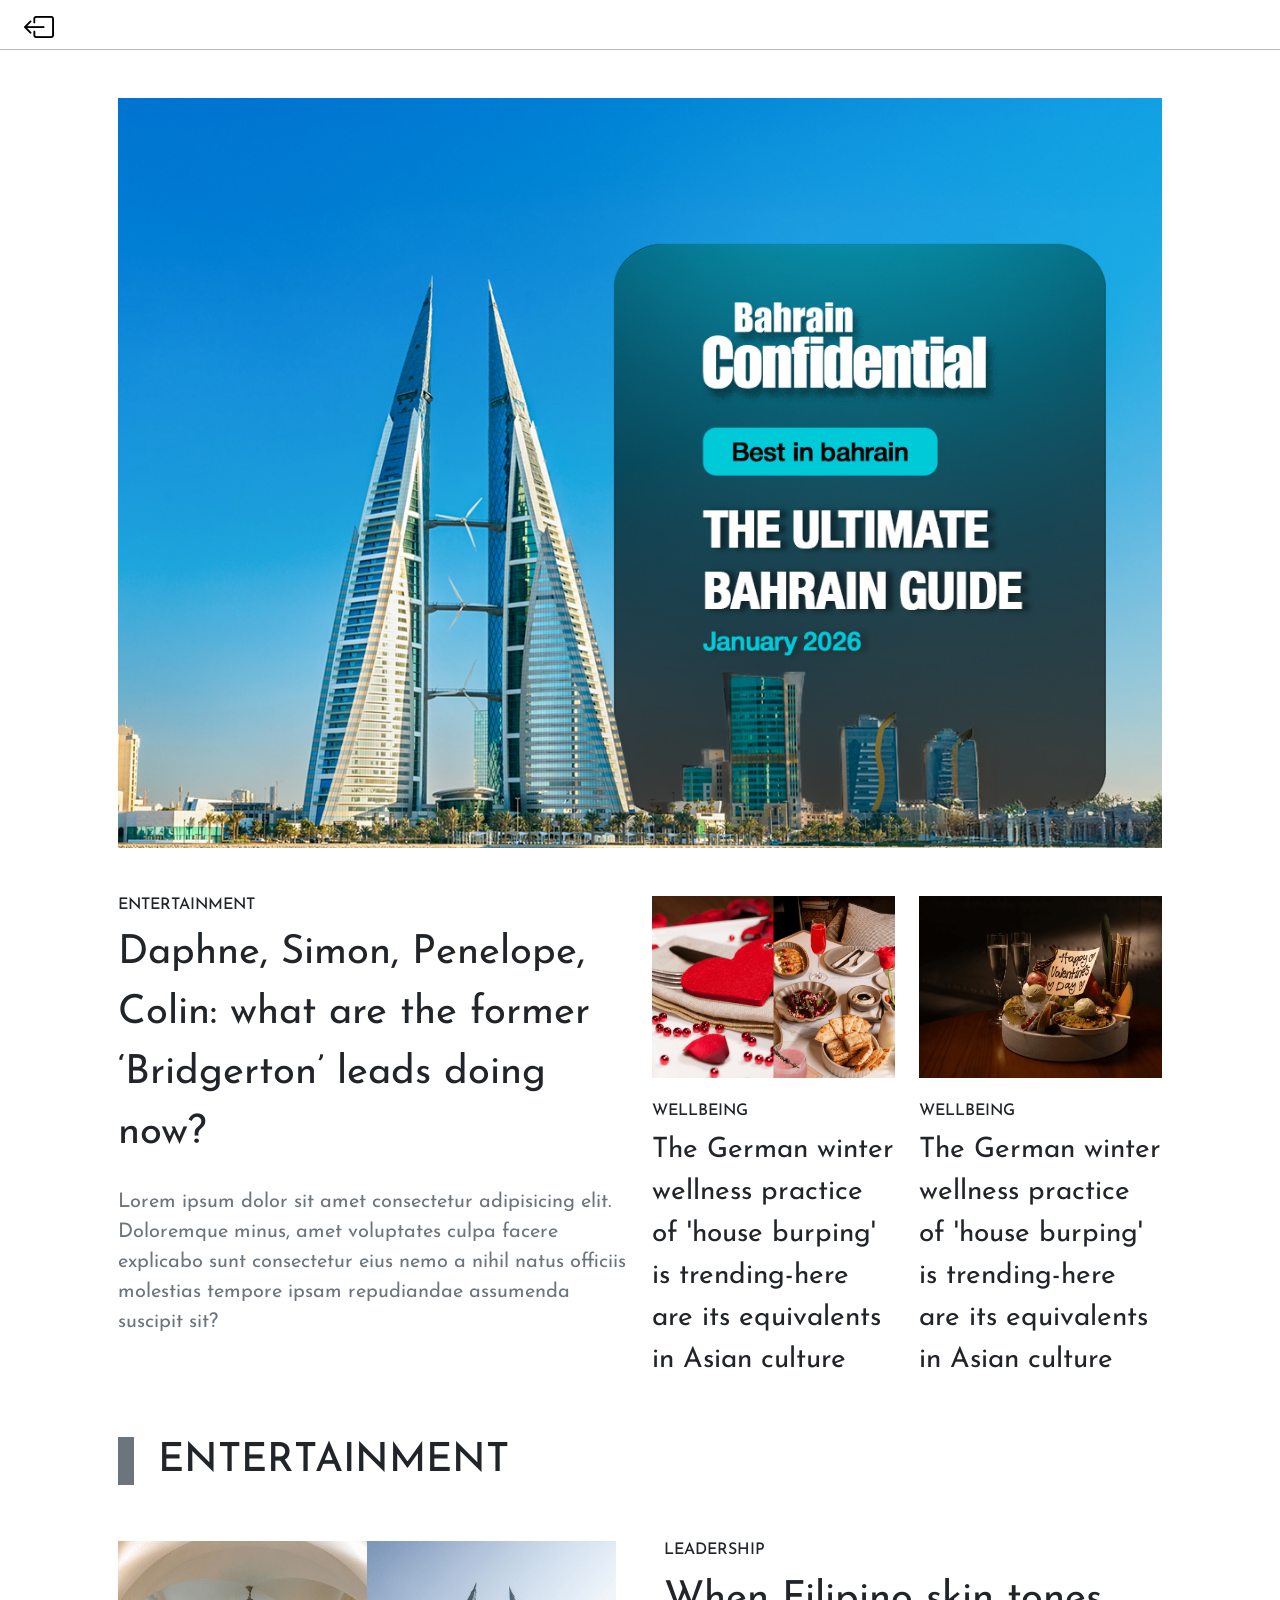
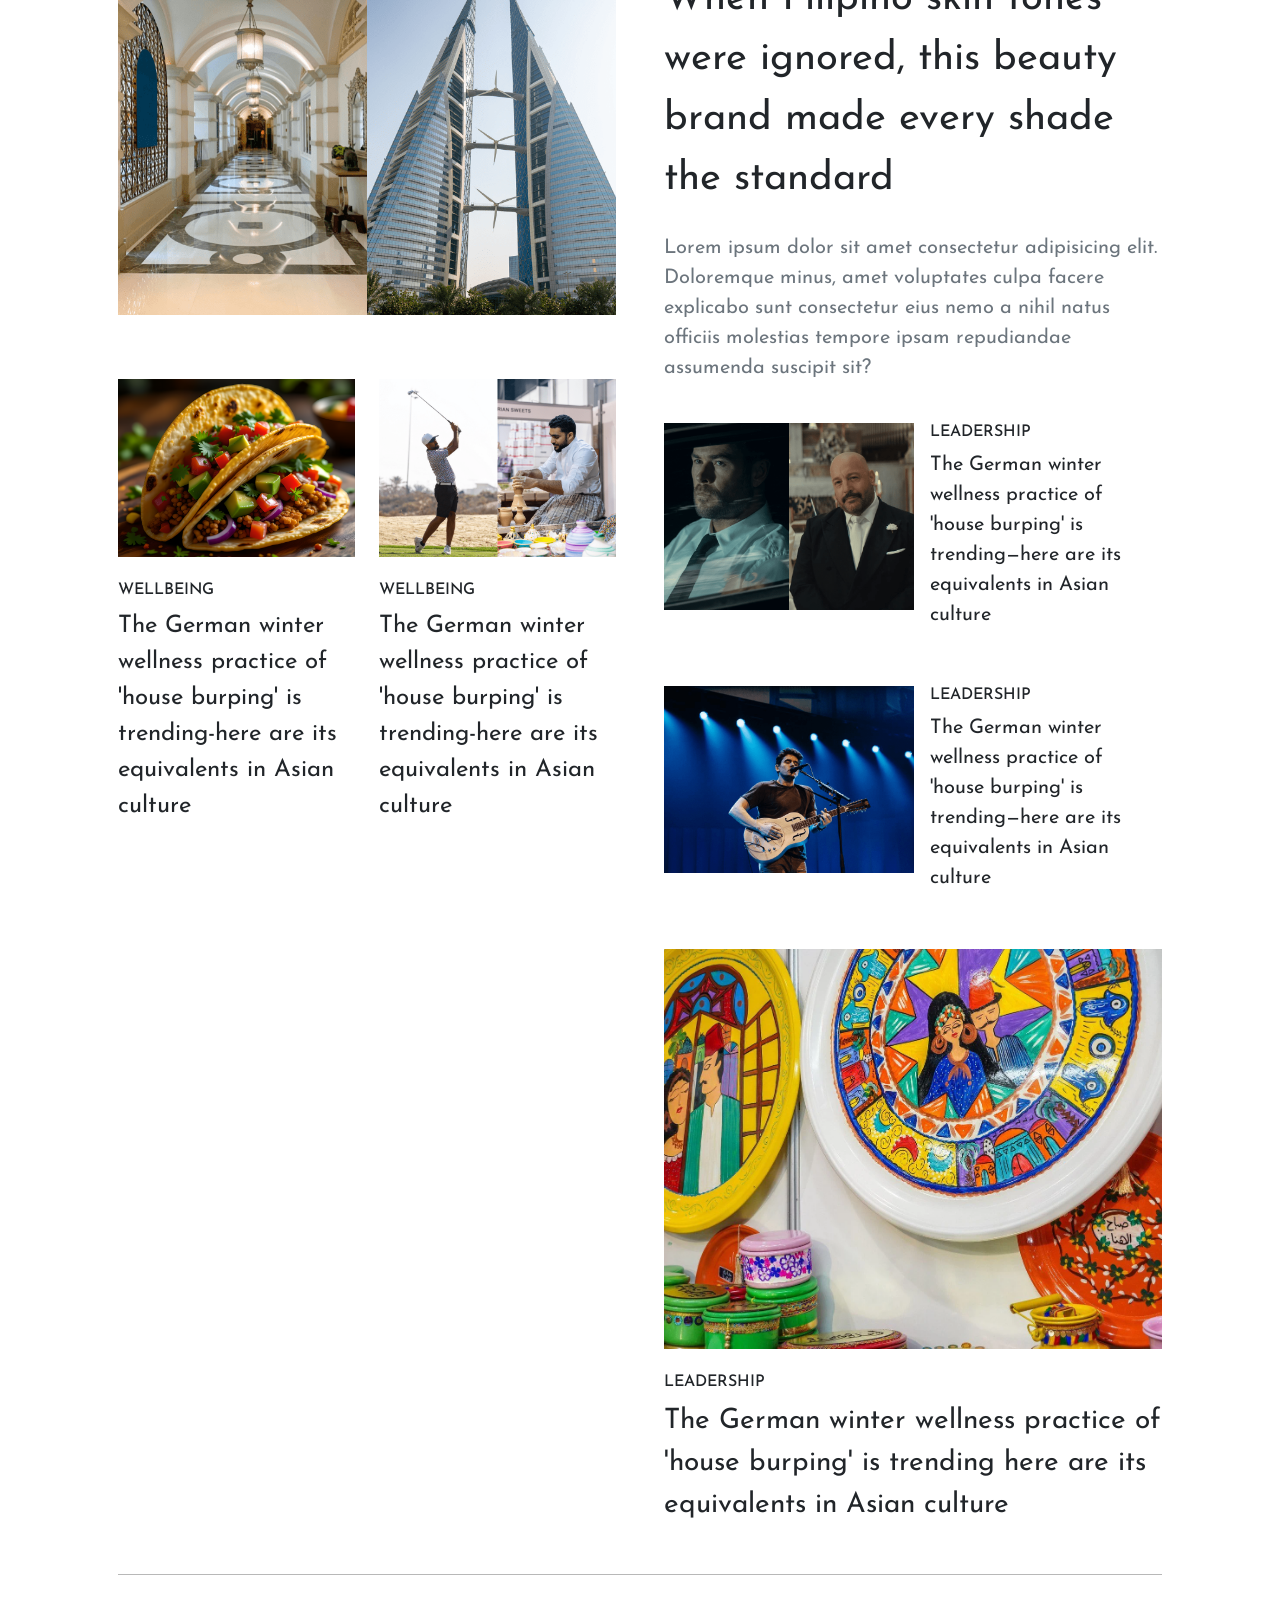
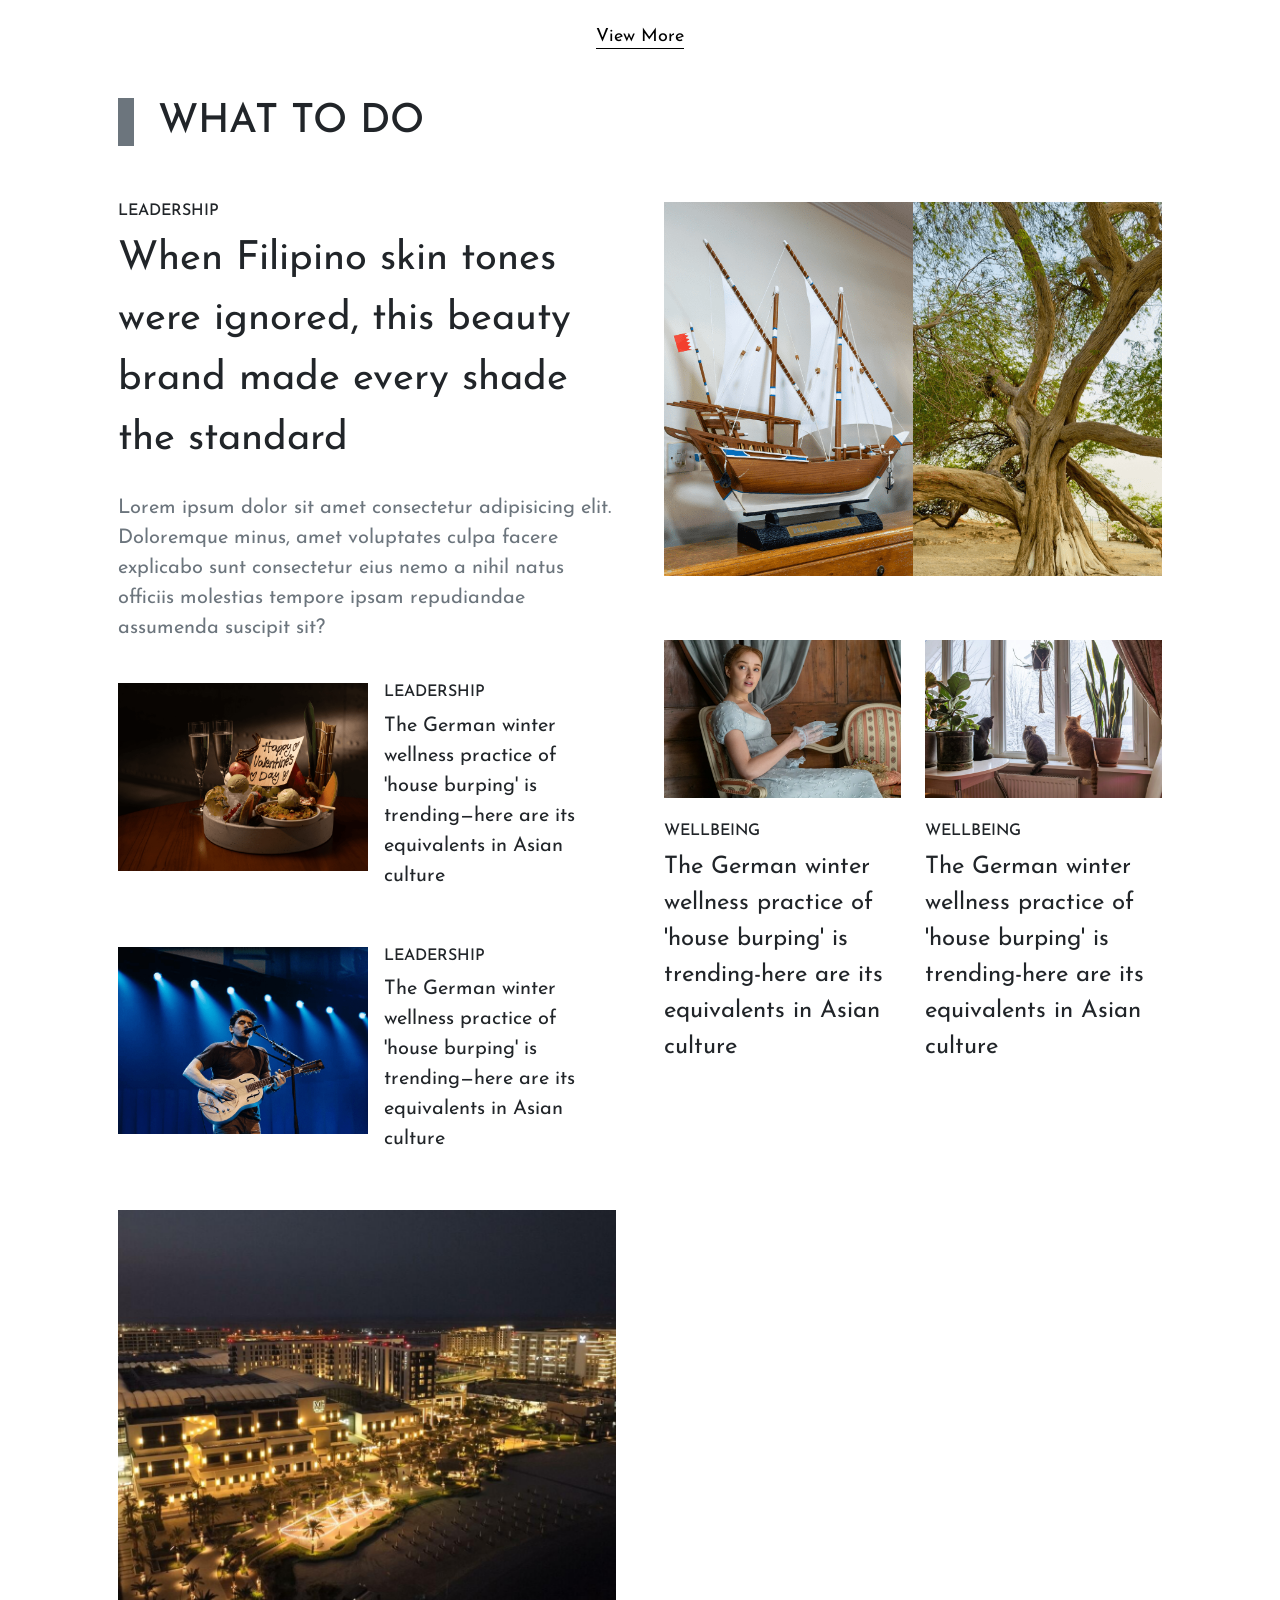
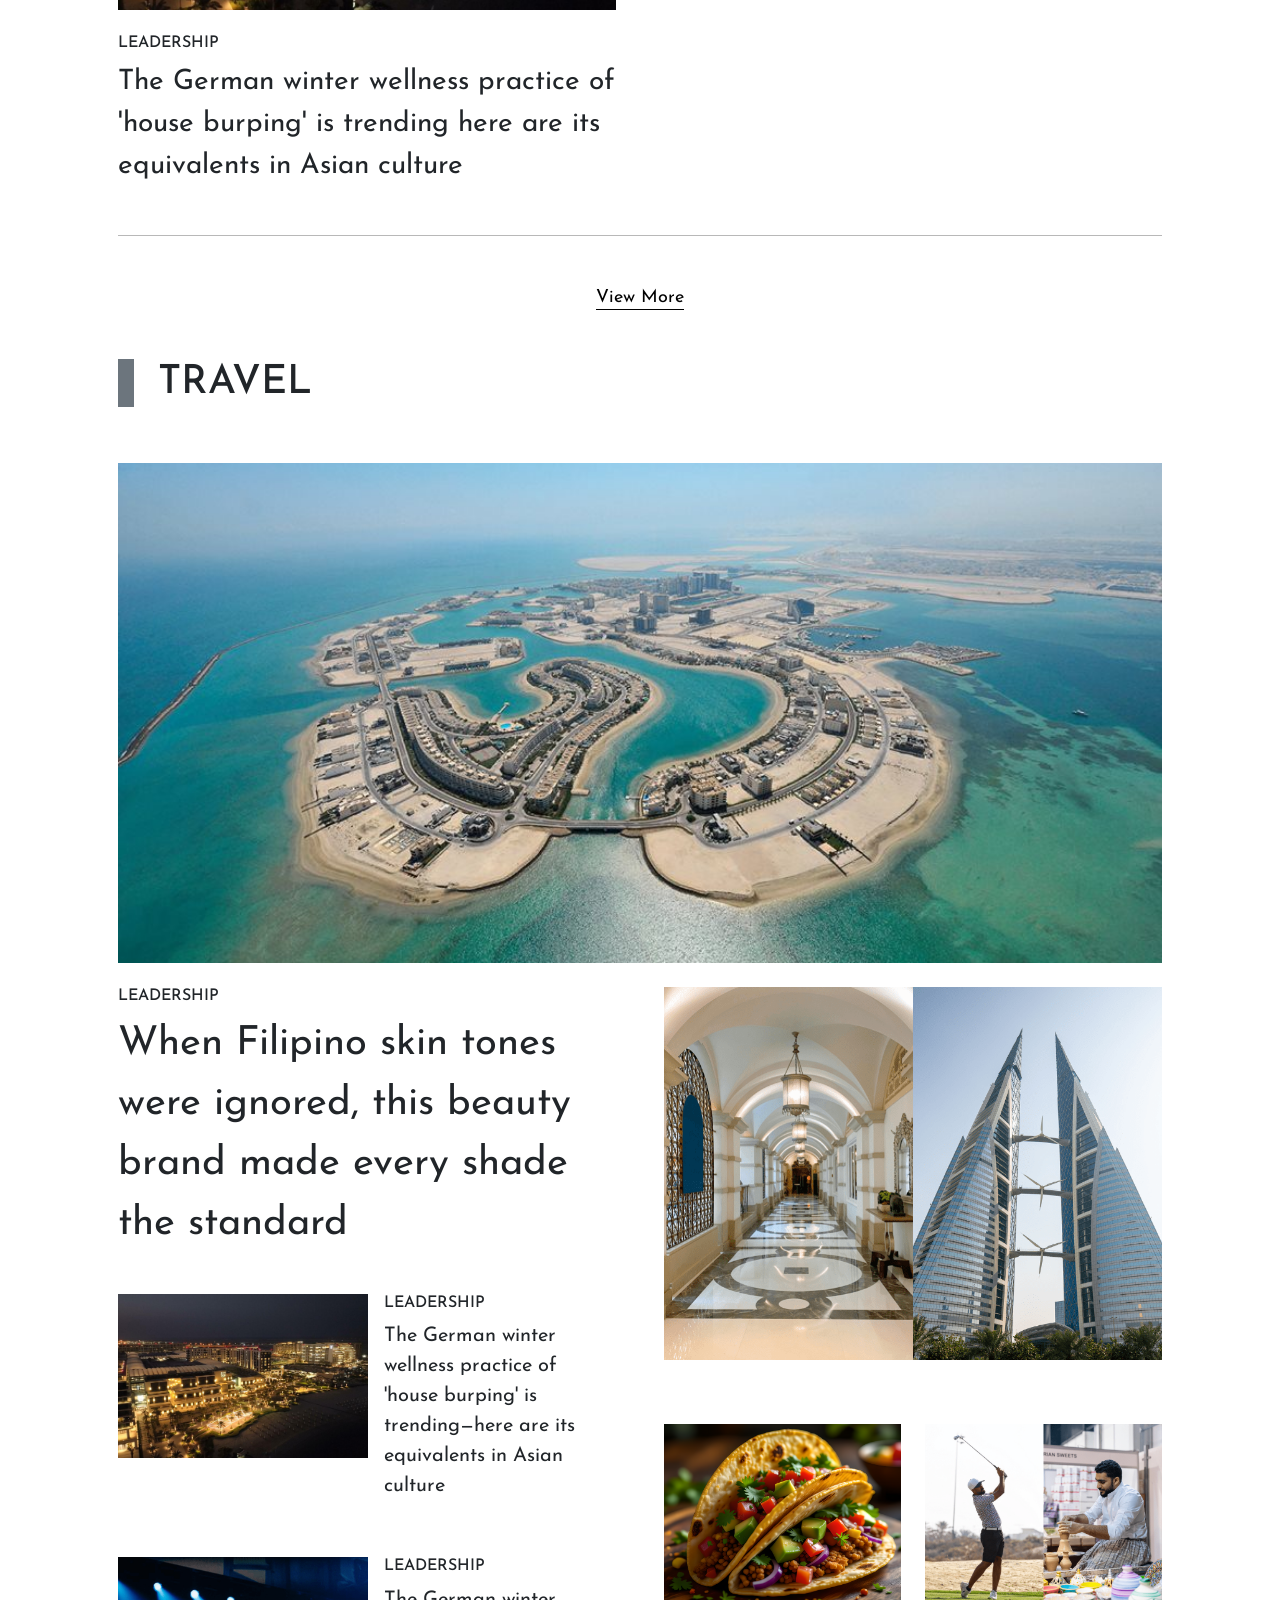
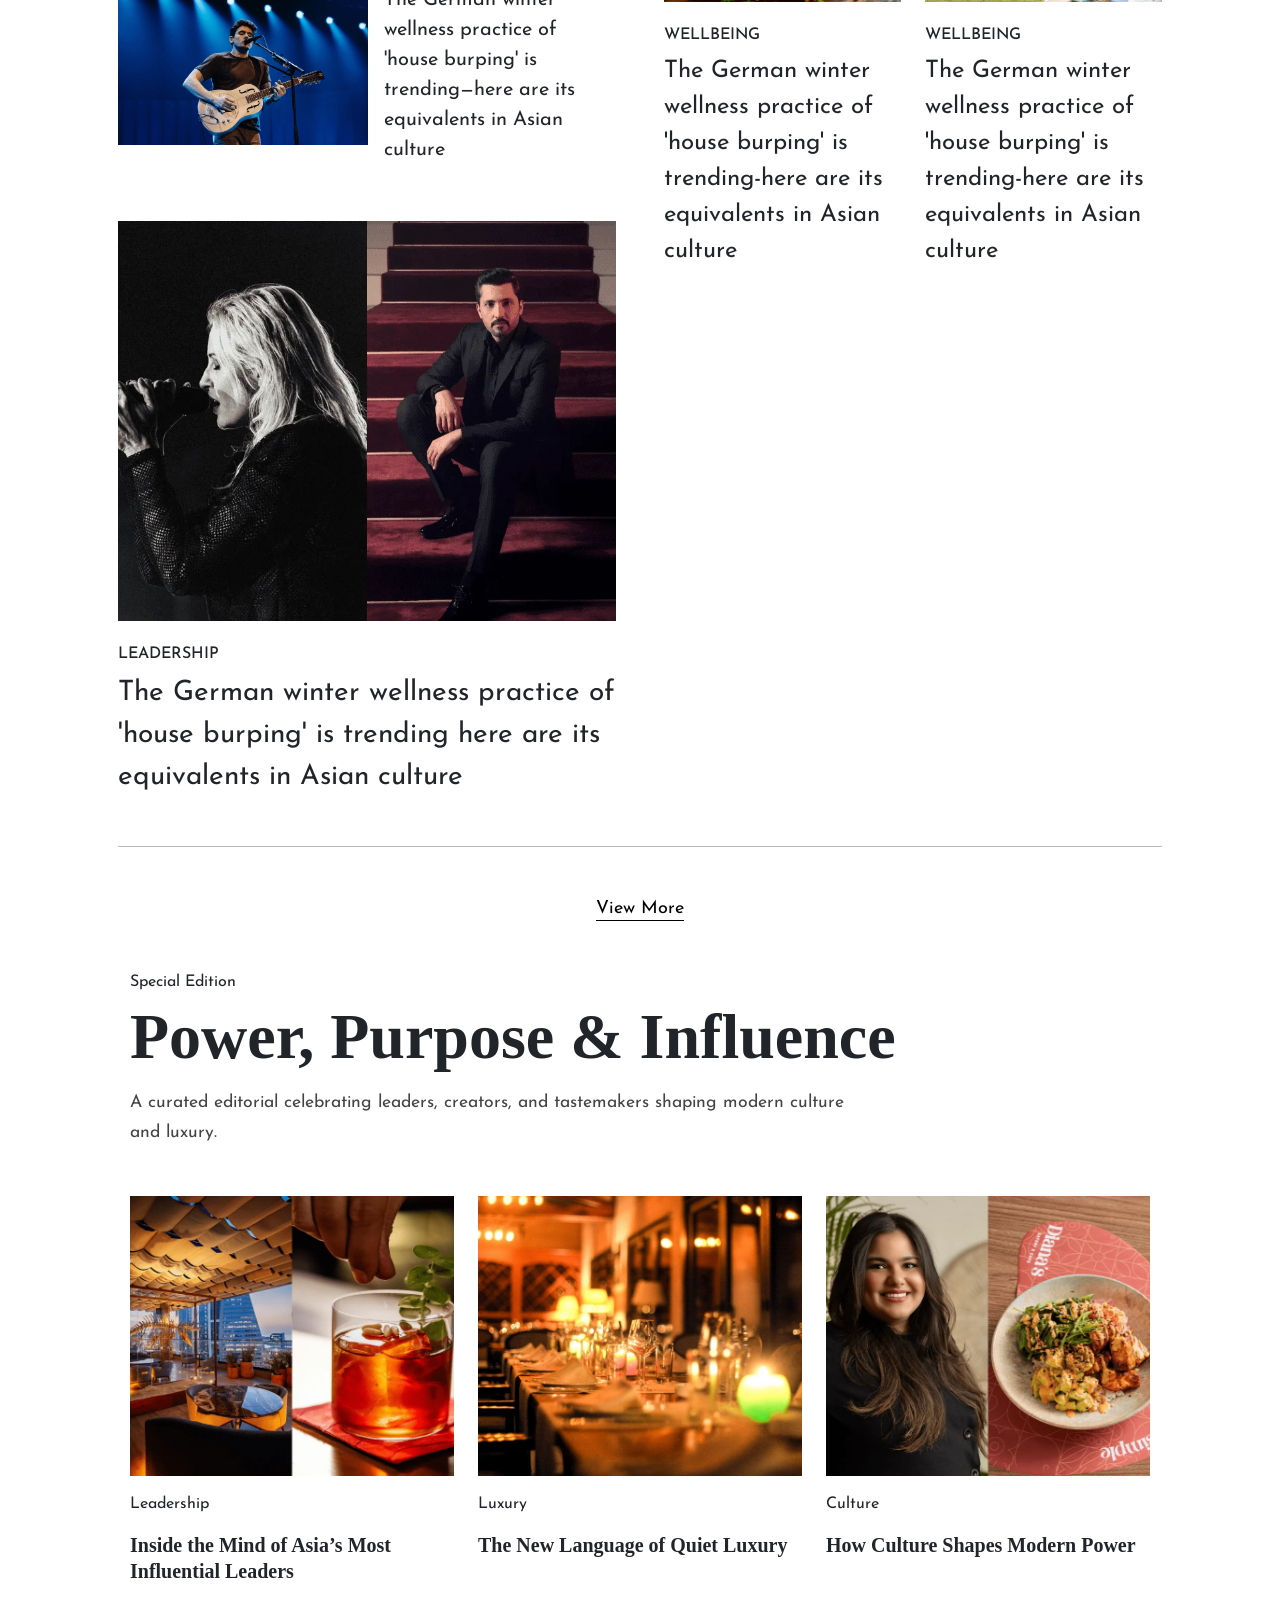
==== index.html @ 27bf5652 "first commit" ====
<!DOCTYPE html>
<html lang="en">

<head>
    <meta charset="UTF-8">
    <meta name="viewport" content="width=device-width, initial-scale=1.0">
    <title>BC-SE</title>
    <!-- bootstrap -->
    <link href="https://cdn.jsdelivr.net/npm/bootstrap@5.3.8/dist/css/bootstrap.min.css" rel="stylesheet"
        integrity="sha384-sRIl4kxILFvY47J16cr9ZwB07vP4J8+LH7qKQnuqkuIAvNWLzeN8tE5YBujZqJLB" crossorigin="anonymous">
    <!-- boostrap icons -->
    <link href="https://cdn.jsdelivr.net/npm/bootstrap-icons/font/bootstrap-icons.css" rel="stylesheet">
    <!-- css -->
    <link rel="stylesheet" href="./style.css">
    <!-- google fonts -->
    <link rel="preconnect" href="https://fonts.googleapis.com">
    <link rel="preconnect" href="https://fonts.gstatic.com" crossorigin>
    <link href="https://fonts.googleapis.com/css2?family=Josefin+Sans:ital,wght@0,100..700;1,100..700&display=swap"
        rel="stylesheet">
</head>

<body>
    <!-- HEADER -->
    <header class="site-header flex-column">
        <div class="home-button-container px-4 py-2">
            <a href="#" class="home-btn">
                <i class="bi bi-box-arrow-left"></i>
            </a>
        </div>
        <!-- <h1 class="mb-3" style="font-family: serif;">Bahrain<br>Confidential</h1>
        <nav>
            <a href="#">WHERE TO EAT?</a>
            <a href="#">WHAT TO DO?</a>
            <a href="#">WELLNESS</a>
            <a href="#">BEST RESTAURANTS</a>
            <a href="#">EVENTS</a>
            <a href="#">CULTURE</a>
            <a href="#">SPECIAL EDITION</a>
            <a href="#">& OTHER STUFF</a>
        </nav> -->
    </header>

    <section class="container my-5 px-lg-5 px-3">
        <div class="hero ratio ratio-16x9">
            <img class="img-fluid object-fit-cover fade-in" src="./src/banner cover 3.jpeg" alt="Hero image">
        </div>

        <!-- section 1 -->
        <div class="my-5">
            <div class="row g-4 align-items-start fade-in">

                <div class="col-lg-6 col-md-12">
                    <h6>ENTERTAINMENT</h6>

                    <h1 class="fw-normal lh-base fs-lg-1">Daphne, Simon, Penelope, Colin: what are the former
                        ‘Bridgerton’ leads doing now?</h1>

                    <p class="mt-4 text-secondary fs-5 fs-lg-5">
                        Lorem ipsum dolor sit amet consectetur adipisicing elit. Doloremque minus, amet voluptates culpa
                        facere explicabo sunt consectetur eius nemo a nihil natus officiis molestias tempore ipsam
                        repudiandae assumenda suscipit sit?
                    </p>
                </div>

                <div class="col-lg-3 col-md-6 col-12">
                    <img class="img-fluid mb-4" src="./src/1.png" alt="Hero image 2">
                    <h6>WELLBEING</h6>
                    <h3 class="fw-normal lh-base">The German winter wellness practice of 'house burping' is
                        trending-here are its equivalents in Asian culture</h3>
                </div>

                <div class="col-lg-3 col-md-6 col-12">
                    <img class="img-fluid mb-4" src="./src/2.png" alt="Hero image 2">
                    <h6>WELLBEING</h6>
                    <h3 class="fw-normal lh-base">The German winter wellness practice of 'house burping' is
                        trending-here are its equivalents in Asian culture</h3>
                </div>
            </div>
        </div>

        <!-- section 2 -->
        <div class="sec-2 my-5 fade-in">
            <div class="d-flex mb-5">
                <div class="p-2 me-4 mb-2 bg-secondary"></div>
                <h1 class="fs-1">ENTERTAINMENT</h1>
            </div>

            <div class="row g-5 align-items-start">

                <div class="col-lg-6 col-md-6 col-12 position-sticky top-0">
                    <img class="img-fluid mb-4" src="./src/3.png" alt="Hero image 2">

                    <div class="row mt-3 g-4 align-items-start">

                        <div class="col-lg-6 col-md-6 col-12">
                            <img class="img-fluid mb-4" src="./src/4.png" alt="Hero image 2">
                            <h6>WELLBEING</h6>
                            <h4 class="fw-normal lh-base">The German winter wellness practice of 'house burping' is
                                trending-here are its equivalents in Asian culture</h4>
                        </div>
                        <div class="col-lg-6 col-md-6 col-12">
                            <img class="img-fluid mb-4" src="./src/5.png" alt="Hero image 2">
                            <h6>WELLBEING</h6>
                            <h4 class="fw-normal lh-base">The German winter wellness practice of 'house burping' is
                                trending-here are its equivalents in Asian culture</h4>
                        </div>

                    </div>
                </div>

                <div class="col-lg-6 col-md-12">
                    <h6>LEADERSHIP</h6>

                    <h1 class="fw-normal lh-base fs-lg-1">When Filipino skin tones were ignored, this beauty brand made
                        every shade the standard</h1>

                    <p class="mt-4 text-secondary fs-5 fs-lg-5">
                        Lorem ipsum dolor sit amet consectetur adipisicing elit. Doloremque minus, amet voluptates culpa
                        facere explicabo sunt consectetur eius nemo a nihil natus officiis molestias tempore ipsam
                        repudiandae assumenda suscipit sit?
                    </p>

                    <div class="row g-4 mt-3">

                        <div class="col-12 d-flex align-items-start mb-4">
                            <img class="img-fluid me-3" src="./src/6.png" alt="Hero image 2" style="max-width: 250px;">
                            <div>
                                <h6>LEADERSHIP</h6>
                                <h5 class="fw-normal lh-base">The German winter wellness practice of 'house burping' is
                                    trending—here are its equivalents in Asian culture</h5>
                            </div>
                        </div>

                        <div class="col-12 d-flex align-items-start">
                            <img class="img-fluid me-3" src="./src/7.png" alt="Hero image 2" style="max-width: 250px;">
                            <div>
                                <h6>LEADERSHIP</h6>
                                <h5 class="fw-normal lh-base">The German winter wellness practice of 'house burping' is
                                    trending—here are its equivalents in Asian culture</h5>
                            </div>
                        </div>

                    </div>

                    <div class="mt-5 mb-5">
                        <img class="img-fluid mb-4" src="./src/8.webp" alt="Hero image 2"
                            style="height: 400px; width: 100%; object-fit: cover;">
                        <h6>LEADERSHIP</h6>
                        <h3 class="fw-normal lh-base">The German winter wellness practice of 'house burping' is trending
                            here are its equivalents in Asian culture</h3>
                    </div>

                </div>

            </div>
        </div>
        <div class="text-center mb-5">
            <a href="" class="view-more">View More</a>
        </div>

        <!-- section 3 -->
        <div class="sec-2 my-5 fade-in">
            <div class="d-flex mb-5">
                <div class="p-2 me-4 mb-2 bg-secondary"></div>
                <h1 class="fs-1">WHAT TO DO</h1>
            </div>
            <div class="row g-5 align-items-start">

                <div class="col-lg-6 col-md-12">
                    <h6>LEADERSHIP</h6>

                    <h1 class="fw-normal lh-base fs-lg-1">When Filipino skin tones were ignored, this beauty brand made
                        every shade the standard</h1>

                    <p class="mt-4 text-secondary fs-5 fs-lg-5">
                        Lorem ipsum dolor sit amet consectetur adipisicing elit. Doloremque minus, amet voluptates culpa
                        facere explicabo sunt consectetur eius nemo a nihil natus officiis molestias tempore ipsam
                        repudiandae assumenda suscipit sit?
                    </p>

                    <div class="row g-4 mt-3">

                        <div class="col-12 d-flex align-items-start mb-4">
                            <img class="img-fluid me-3" src="./src/2.png" alt="Hero image 2" style="max-width: 250px;">
                            <div>
                                <h6>LEADERSHIP</h6>
                                <h5 class="fw-normal lh-base">The German winter wellness practice of 'house burping' is
                                    trending—here are its equivalents in Asian culture</h5>
                            </div>
                        </div>

                        <div class="col-12 d-flex align-items-start">
                            <img class="img-fluid me-3" src="./src/7.png" alt="Hero image 2" style="max-width: 250px;">
                            <div>
                                <h6>LEADERSHIP</h6>
                                <h5 class="fw-normal lh-base">The German winter wellness practice of 'house burping' is
                                    trending—here are its equivalents in Asian culture</h5>
                            </div>
                        </div>

                    </div>

                    <div class="mt-5 mb-5">
                        <img class="img-fluid mb-4" src="./src/Marassi-Galleria-Night-Shot.jpg" alt="Hero image 2"
                            style="height: 400px; width: 100%; object-fit: cover;">
                        <h6>LEADERSHIP</h6>
                        <h3 class="fw-normal lh-base">The German winter wellness practice of 'house burping' is trending
                            here are its equivalents in Asian culture</h3>
                    </div>

                </div>

                <div class="col-lg-6 col-md-6 col-12 position-sticky top-0">
                    <img class="img-fluid mb-4" src="./src/Featured-2-2.png" alt="Hero image 2">

                    <div class="row mt-3 g-4 align-items-start">

                        <div class="col-lg-6 col-md-6 col-12">
                            <img class="img-fluid mb-4" src="./src/hero.webp" alt="Hero image 2">
                            <h6>WELLBEING</h6>
                            <h4 class="fw-normal lh-base">The German winter wellness practice of 'house burping' is
                                trending-here are its equivalents in Asian culture</h4>
                        </div>
                        <div class="col-lg-6 col-md-6 col-12">
                            <img class="img-fluid mb-4" src="./src/h1.webp" alt="Hero image 2">
                            <h6>WELLBEING</h6>
                            <h4 class="fw-normal lh-base">The German winter wellness practice of 'house burping' is
                                trending-here are its equivalents in Asian culture</h4>
                        </div>

                    </div>
                </div>

            </div>
        </div>
        <div class="text-center mb-5">
            <a href="" class="view-more">View More</a>
        </div>

        <!-- section 4 -->
        <div class="sec-2 my-5 fade-in">
            <div class="d-flex mb-5">
                <div class="p-2 me-4 mb-2 bg-secondary"></div>
                <h1 class="fs-1">TRAVEL</h1>
            </div>

            <img class="img-fluid mb-4" src="./src/Amwaj-Marina.jpg" alt="Hero image 2"
                style="height: 500px; width: 100%; object-fit: cover;">

            <div class="row g-5 align-items-start">

                <div class="col-lg-6 col-md-12">
                    <h6>LEADERSHIP</h6>

                    <h1 class="fw-normal lh-base fs-lg-1">When Filipino skin tones were ignored, this beauty brand made
                        every shade the standard</h1>

                    <div class="row g-4 mt-3">

                        <div class="col-12 d-flex align-items-start mb-4">
                            <img class="img-fluid me-3" src="./src/Marassi-Galleria-Night-Shot.jpg" alt="Hero image 2" style="max-width: 250px;">
                            <div>
                                <h6>LEADERSHIP</h6>
                                <h5 class="fw-normal lh-base">The German winter wellness practice of 'house burping' is
                                    trending—here are its equivalents in Asian culture</h5>
                            </div>
                        </div>

                        <div class="col-12 d-flex align-items-start">
                            <img class="img-fluid me-3" src="./src/7.png" alt="Hero image 2" style="max-width: 250px;">
                            <div>
                                <h6>LEADERSHIP</h6>
                                <h5 class="fw-normal lh-base">The German winter wellness practice of 'house burping' is
                                    trending—here are its equivalents in Asian culture</h5>
                            </div>
                        </div>

                    </div>

                    <div class="mt-5 mb-5">
                        <img class="img-fluid mb-4" src="./src/Featured-12-1.png.bv.webp" alt="Hero image 2"
                            style="height: 400px; width: 100%; object-fit: cover;">
                        <h6>LEADERSHIP</h6>
                        <h3 class="fw-normal lh-base">The German winter wellness practice of 'house burping' is trending
                            here are its equivalents in Asian culture</h3>
                    </div>

                </div>

                <div class="col-lg-6 col-md-6 col-12">
                    <img class="img-fluid mb-4" src="./src/3.png" alt="Hero image 2">

                    <div class="row mt-3 g-4 align-items-start">

                        <div class="col-lg-6 col-md-6 col-12">
                            <img class="img-fluid mb-4" src="./src/4.png" alt="Hero image 2">
                            <h6>WELLBEING</h6>
                            <h4 class="fw-normal lh-base">The German winter wellness practice of 'house burping' is
                                trending-here are its equivalents in Asian culture</h4>
                        </div>
                        <div class="col-lg-6 col-md-6 col-12">
                            <img class="img-fluid mb-4" src="./src/5.png" alt="Hero image 2">
                            <h6>WELLBEING</h6>
                            <h4 class="fw-normal lh-base">The German winter wellness practice of 'house burping' is
                                trending-here are its equivalents in Asian culture</h4>
                        </div>

                    </div>
                </div>

            </div>
        </div>
        <div class="text-center mb-5">
            <a href="" class="view-more">View More</a>
        </div>

        <!-- section 5 -->
        <section class="container my-5 fade-in">
            <div class="fade-in">
                <p class="category mb-2">Special Edition</p>

                <h1 class="headline mb-3">
                    Power, Purpose & Influence
                </h1>

                <p class="subhead">
                    A curated editorial celebrating leaders, creators, and
                    tastemakers shaping modern culture and luxury.
                </p>
            </div>
        </section>

        <section class="container my-5">
            <div class="row g-4">

                <div class="col-md-4 fade-in">
                    <a href="article.html" class="text-decoration-none text-dark">
                        <div class="story-card">
                            <img src="./src/FEATURED-IMAGE-19.png.bv.webp" alt="">
                            <p class="category mt-3">Leadership</p>
                            <h3 class="story-title">
                                Inside the Mind of Asia’s Most Influential Leaders
                            </h3>
                        </div>
                    </a>
                </div>

                <div class="col-md-4 fade-in">
                    <div class="story-card">
                        <img src="./src/Featured-1.png.bv.webp" alt="">
                        <p class="category mt-3">Luxury</p>
                        <h3 class="story-title">
                            The New Language of Quiet Luxury
                        </h3>
                    </div>
                </div>

                <div class="col-md-4 fade-in">
                    <div class="story-card">
                        <img src="./src/FEATURED-IMAGE-23.png.bv.webp" alt="">
                        <p class="category mt-3">Culture</p>
                        <h3 class="story-title">
                            How Culture Shapes Modern Power
                        </h3>
                    </div>
                </div>

            </div>
        </section>

    </section>


    <!-- SCROLL ANIMATION -->
    <script>
        const observer = new IntersectionObserver(entries => {
            entries.forEach(entry => {
                if (entry.isIntersecting) {
                    entry.target.classList.add('show');
                }
            });
        }, { threshold: 0.15 });

        document.querySelectorAll('.fade-in').forEach(el => observer.observe(el));
    </script>

    <!-- bootstrap js -->
    <script src="https://cdn.jsdelivr.net/npm/bootstrap@5.3.8/dist/js/bootstrap.bundle.min.js"
        integrity="sha384-FKyoEForCGlyvwx9Hj09JcYn3nv7wiPVlz7YYwJrWVcXK/BmnVDxM+D2scQbITxI"
        crossorigin="anonymous"></script>
</body>


</html>
---- style.css ----
* {
    font-family: "Josefin Sans", sans-serif;
}

.site-header {
    height: 50px;
    border-bottom: 1px solid #b8b8b8;
    /* display: flex;
    align-items: center;
    justify-content: center; */
}

.home-btn i {
    font-size: 30px;
    color: #000;
}

/* .site-header nav a {
    margin: 0 12px;
    font-weight: 600;
    font-size: 15px;
    color: #000;
    text-decoration: none;
} */

.hero {
    height: calc(100vh - 150px);
}

.hero img {
    object-position: center;
}

.object-fit-cover {
    object-fit: cover;
}

.sec-2 {
    border-bottom: 1px solid #b8b8b8;
}

.view-more {
    font-size: 18px;
    color: #000;
    text-decoration: none;
    border-bottom: 1px solid #000;
    padding-bottom: 2px;
}

.headline {
    font-family: 'Playfair Display', serif;
    font-size: clamp(2.6rem, 5vw, 4rem);
    font-weight: 700;
    line-height: 1.1;
}

.subhead {
    font-size: 1.1rem;
    line-height: 1.7;
    color: #444;
    max-width: 720px;
}

/* STORY CARD */
.story-card img {
    width: 100%;
    height: 280px;
    object-fit: cover;
}

.story-title {
    font-family: 'Playfair Display', serif;
    font-size: 1.25rem;
    font-weight: 600;
    line-height: 1.3;
}

/* FADE-IN */
.fade-in {
    opacity: 0;
    transform: translateY(40px);
    transition: opacity 0.8s ease, transform 0.8s ease;
}

.fade-in.show {
    opacity: 1;
    transform: translateY(0);
}

@media (max-width: 768px) {
    .hero {
        height: 60vh;
    }

    .story-card img {
        height: 220px;
    }
}

/* responsive */
@media (max-width: 768px) {
    .hero {
        height: 60vh;
    }
}

/* Disable sticky positioning on screens smaller than 992px */
@media (max-width: 991.98px) {
    .position-sticky {
        position: static !important;
    }
}
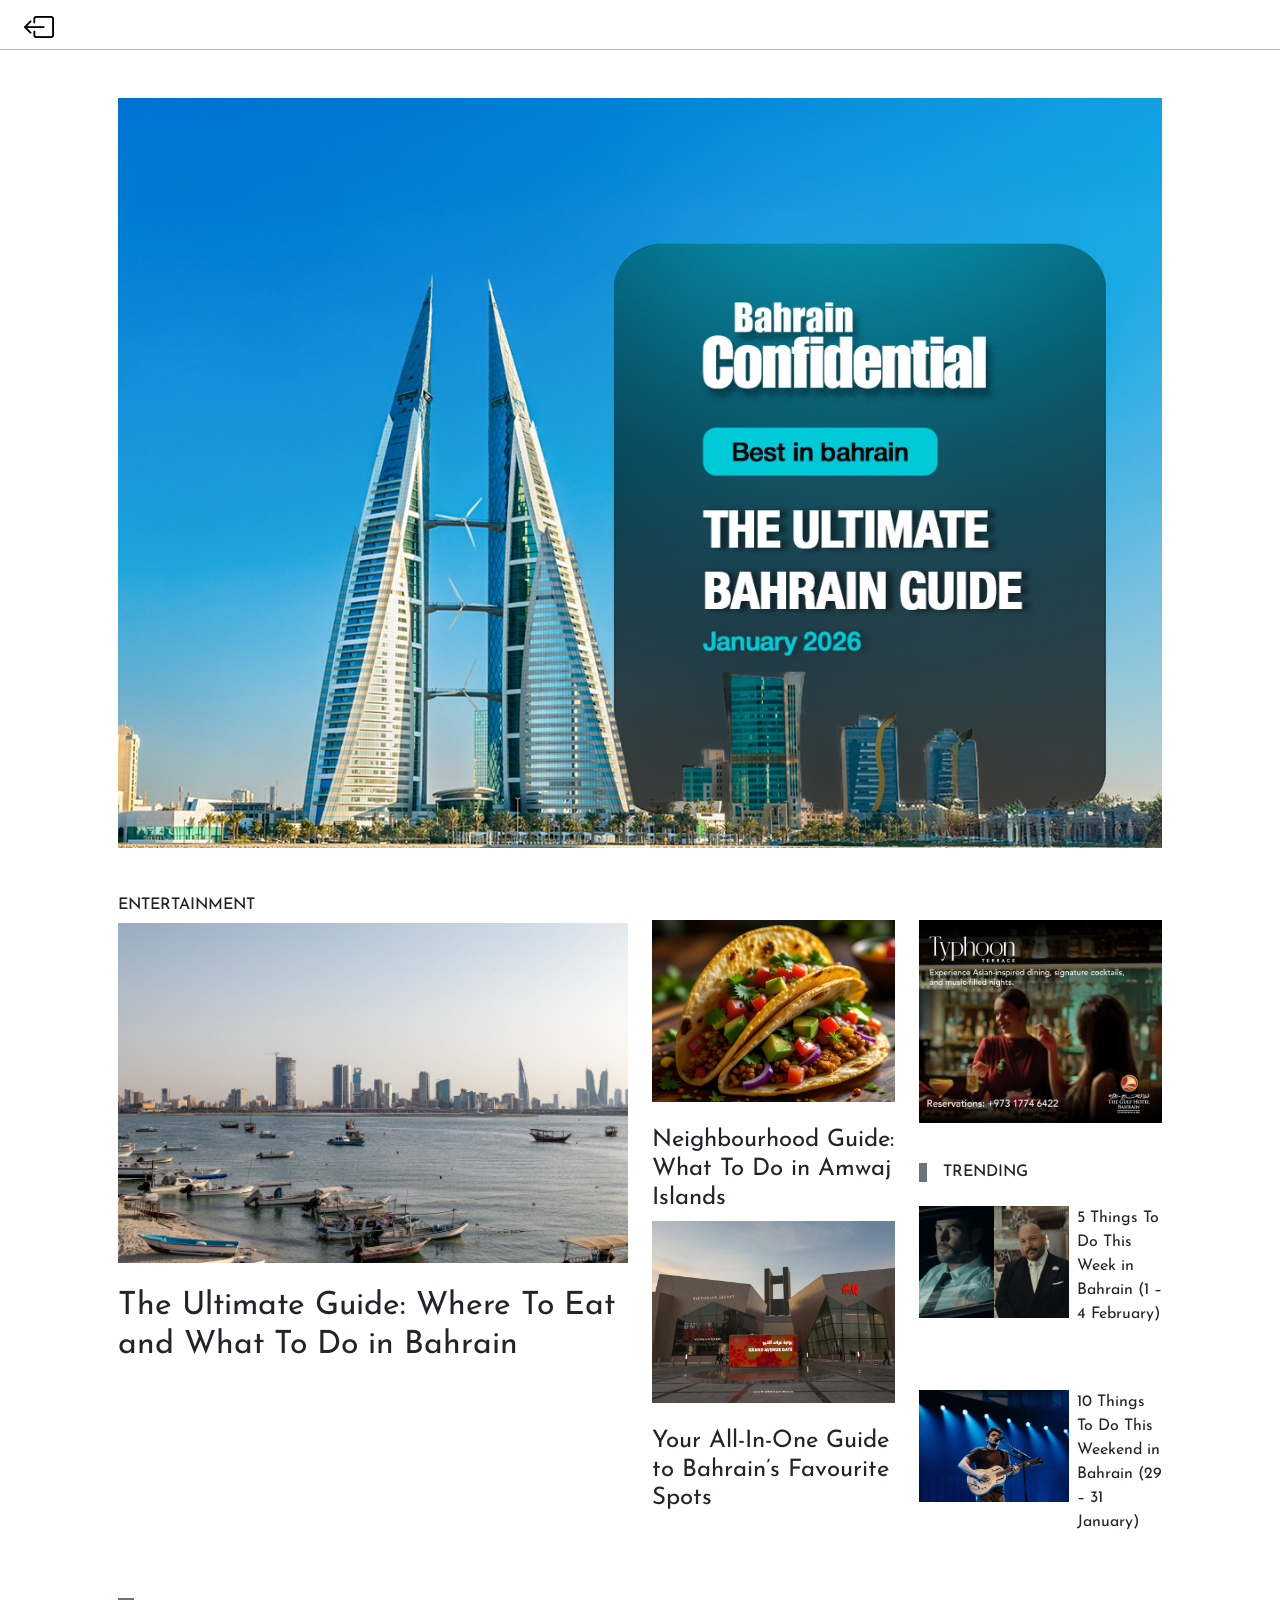
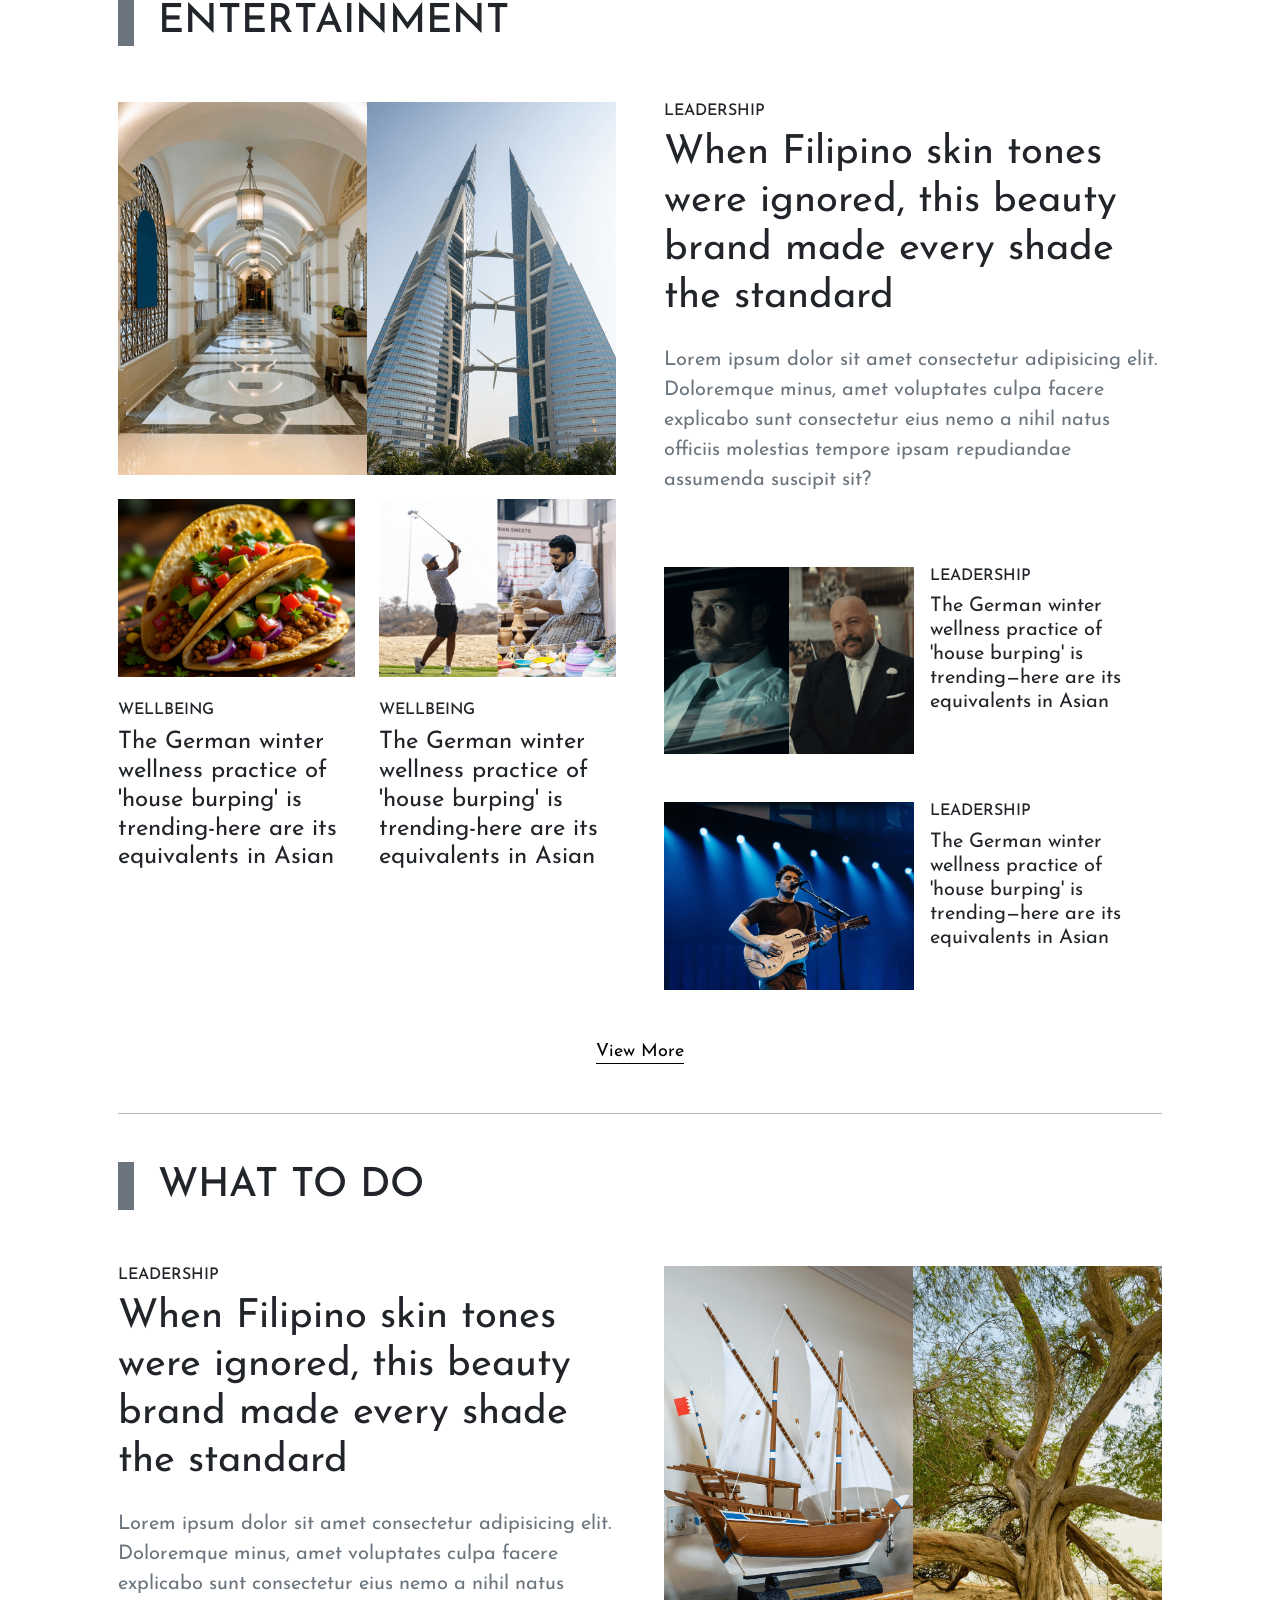
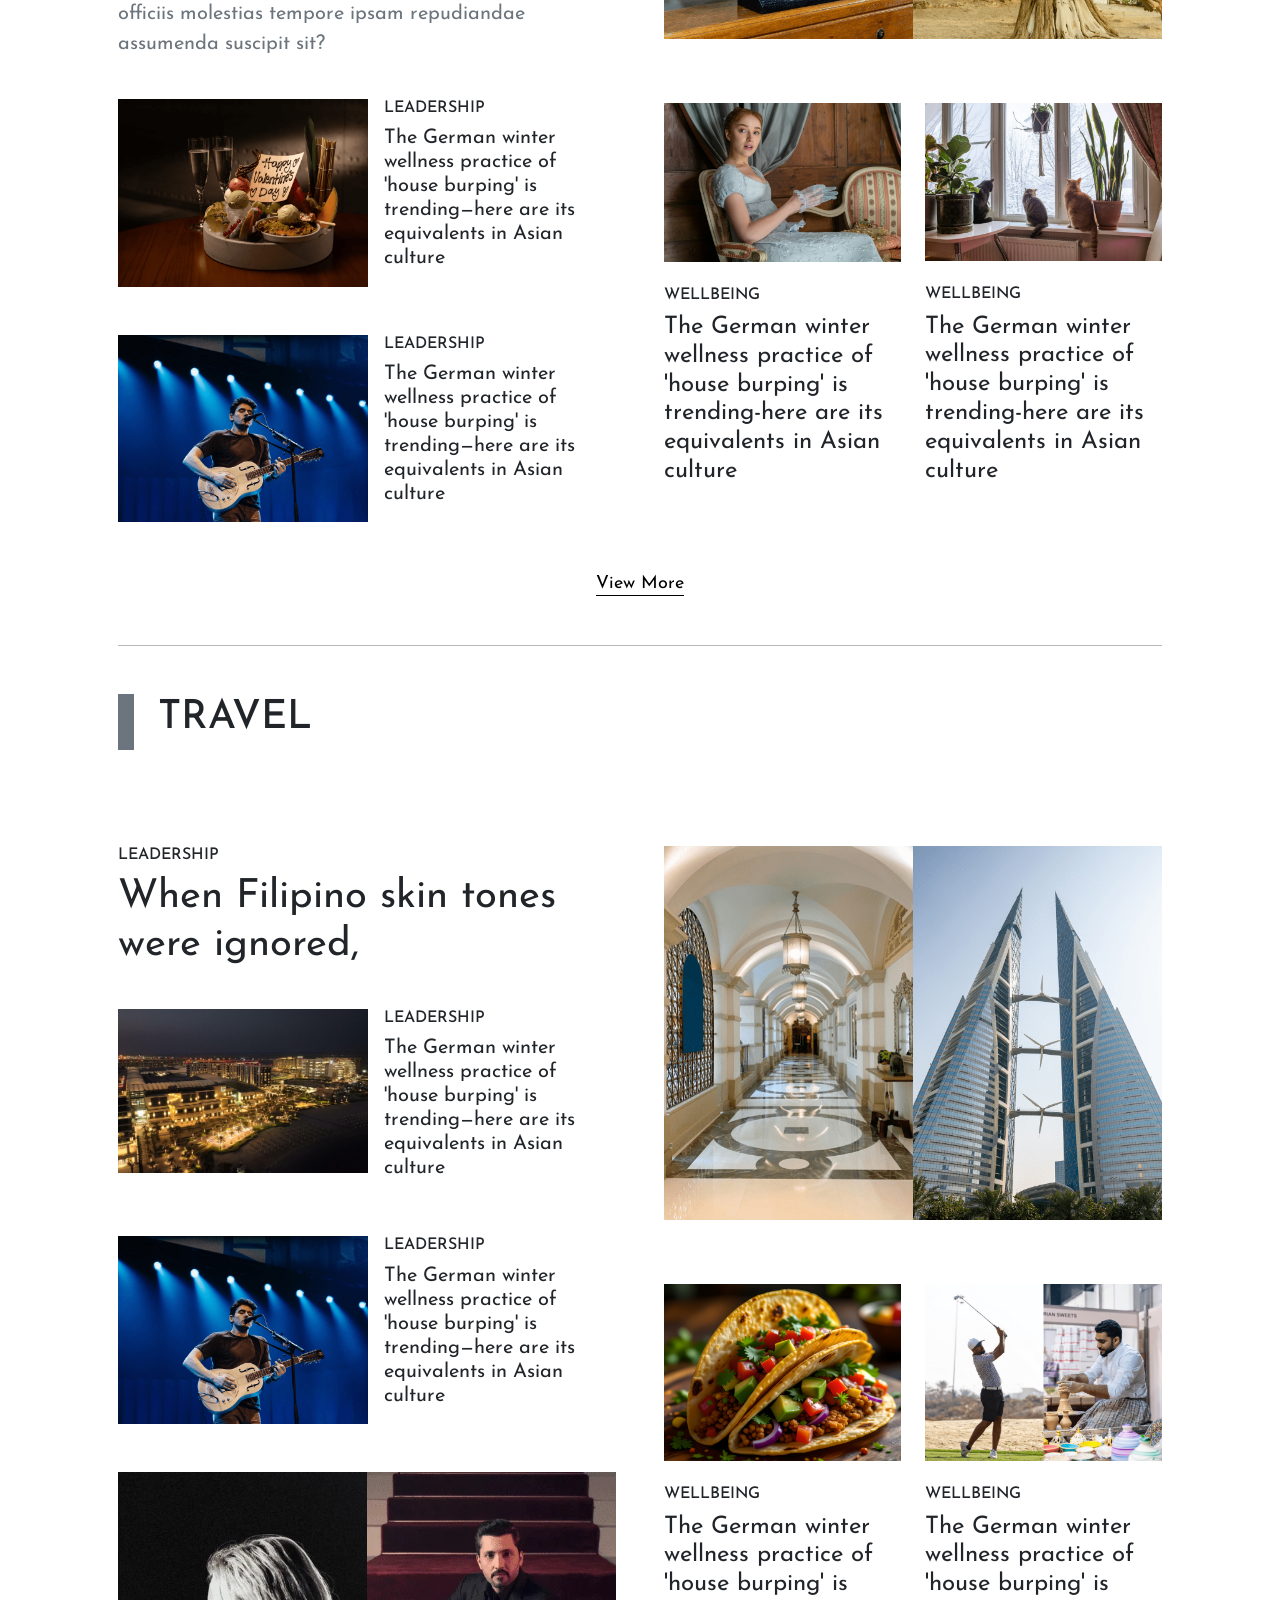
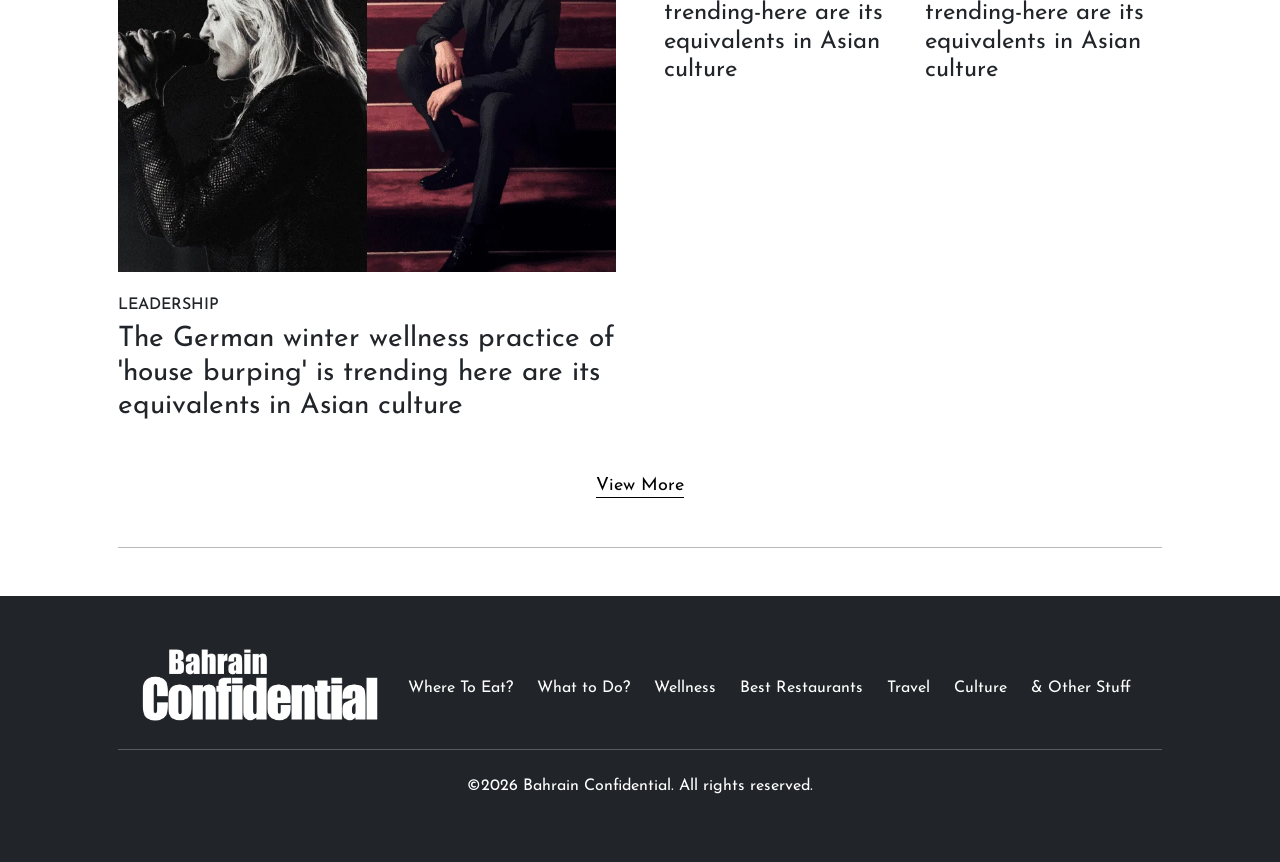
==== commit ca41ffc1: "v2" ====
--- a/index.html
+++ b/index.html
@@ -27,17 +27,6 @@
                 <i class="bi bi-box-arrow-left"></i>
             </a>
         </div>
-        <!-- <h1 class="mb-3" style="font-family: serif;">Bahrain<br>Confidential</h1>
-        <nav>
-            <a href="#">WHERE TO EAT?</a>
-            <a href="#">WHAT TO DO?</a>
-            <a href="#">WELLNESS</a>
-            <a href="#">BEST RESTAURANTS</a>
-            <a href="#">EVENTS</a>
-            <a href="#">CULTURE</a>
-            <a href="#">SPECIAL EDITION</a>
-            <a href="#">& OTHER STUFF</a>
-        </nav> -->
     </header>
 
     <section class="container my-5 px-lg-5 px-3">
@@ -51,67 +40,157 @@
 
                 <div class="col-lg-6 col-md-12">
                     <h6>ENTERTAINMENT</h6>
-
-                    <h1 class="fw-normal lh-base fs-lg-1">Daphne, Simon, Penelope, Colin: what are the former
-                        ‘Bridgerton’ leads doing now?</h1>
+                    <img class="img-fluid mb-4" src="./src/IMG_9747-Enhanced-NR.jpg" alt="Hero image 2">
+
+                    <h2 class="fw-normal fs-md-1">The Ultimate Guide: Where To Eat and What To Do in Bahrain</h2>
+
+                </div>
+
+                <div class="col-lg-3 col-md-6 col-12 mt-5">
+                    <div class="scroll-container">
+                        <div class="scroll-item">
+                            <img class="img-fluid mb-4" src="./src/4.png" alt="Hero image 2">
+                            <h4 class="fw-normal
+                            ">Neighbourhood Guide: What To Do in Amwaj Islands</h4>
+                        </div>
+
+                        <div class="scroll-item">
+                            <img class="img-fluid mb-4" src="./src/BC-Featured-Images-Leera-Ramesh-50.png"
+                                alt="Hero image 2">
+                            <h4 class="fw-normal">Your All-In-One Guide to Bahrain’s Favourite Spots</h4>
+                        </div>
+
+                        <div class="scroll-item">
+                            <img class="img-fluid mb-4" src="./src/1.png" alt="Hero image 2">
+                            <h4 class="fw-normal">Into The Future: 7 Tech & Gadget Trends Defining The Hype In 2026</h4>
+                        </div>
+                    </div>
+                </div>
+
+
+                <div class="col-lg-3 col-md-6 col-12 mt-5">
+                    <div>
+                        <img class="img-fluid mb-4" src="./src/ad.jpg" alt="Hero image 2">
+                    </div>
+                    <div class="d-flex mb-3 mt-3">
+                        <div class="p-1 me-3 mb-2 bg-secondary"></div>
+                        <h6 class="">TRENDING</h6>
+                    </div>
+                    <div class="row g-4">
+                        <div class="col-12 d-flex align-items-start mb-4">
+                            <img class="img-fluid me-2" src="./src/6.png" alt="Hero image 2" style="max-width: 150px;">
+                            <div>
+                                <p class="">5 Things To Do This Week in Bahrain (1 – 4 February)</p>
+                            </div>
+                        </div>
+
+                        <div class="col-12 d-flex align-items-start">
+                            <img class="img-fluid me-2" src="./src/7.png" alt="Hero image 2" style="max-width: 150px;">
+                            <div>
+                                <p class="">10 Things To Do This Weekend in Bahrain (29 – 31 January)</p>
+                            </div>
+                        </div>
+
+                    </div>
+
+                </div>
+
+            </div>
+        </div>
+
+        <!-- section 2 -->
+        <div class="sec-2 my-5 fade-in">
+            <div class="d-flex mb-5">
+                <div class="p-2 me-4 mb-2 bg-secondary"></div>
+                <h1 class="fs-1">ENTERTAINMENT</h1>
+            </div>
+
+            <div class="row g-5 align-items-start mb-5">
+
+                <div class="col-lg-6 col-md-6 col-12">
+                    <img class="img-fluid mb-4" src="./src/3.png" alt="Hero image 2">
+
+                    <div class="row g-4 align-items-start">
+
+                        <div class="col-lg-6 col-md-6 col-12">
+                            <img class="img-fluid mb-4" src="./src/4.png" alt="Hero image 2">
+                            <h6>WELLBEING</h6>
+                            <h4 class="fw-normal">The German winter wellness practice of 'house burping' is
+                                trending-here are its equivalents in Asian</h4>
+                        </div>
+                        <div class="col-lg-6 col-md-6 col-12">
+                            <img class="img-fluid mb-4" src="./src/5.png" alt="Hero image 2">
+                            <h6>WELLBEING</h6>
+                            <h4 class="fw-normal">The German winter wellness practice of 'house burping' is
+                                trending-here are its equivalents in Asian</h4>
+                        </div>
+
+                    </div>
+                </div>
+
+                <div class="col-lg-6 col-md-12">
+                    <h6>LEADERSHIP</h6>
+
+                    <h1 class="fw-normal fs-lg-1">When Filipino skin tones were ignored, this beauty brand made
+                        every shade the standard</h1>
 
                     <p class="mt-4 text-secondary fs-5 fs-lg-5">
                         Lorem ipsum dolor sit amet consectetur adipisicing elit. Doloremque minus, amet voluptates culpa
                         facere explicabo sunt consectetur eius nemo a nihil natus officiis molestias tempore ipsam
                         repudiandae assumenda suscipit sit?
                     </p>
-                </div>
-
-                <div class="col-lg-3 col-md-6 col-12">
-                    <img class="img-fluid mb-4" src="./src/1.png" alt="Hero image 2">
-                    <h6>WELLBEING</h6>
-                    <h3 class="fw-normal lh-base">The German winter wellness practice of 'house burping' is
-                        trending-here are its equivalents in Asian culture</h3>
-                </div>
-
-                <div class="col-lg-3 col-md-6 col-12">
-                    <img class="img-fluid mb-4" src="./src/2.png" alt="Hero image 2">
-                    <h6>WELLBEING</h6>
-                    <h3 class="fw-normal lh-base">The German winter wellness practice of 'house burping' is
-                        trending-here are its equivalents in Asian culture</h3>
-                </div>
-            </div>
-        </div>
-
-        <!-- section 2 -->
+
+                    <div class="row g-4 mt-5">
+
+                        <div class="col-12 d-flex align-items-start mb-4">
+                            <img class="img-fluid me-3" src="./src/6.png" alt="Hero image 2" style="max-width: 250px;">
+                            <div>
+                                <h6>LEADERSHIP</h6>
+                                <h5 class="fw-normal">The German winter wellness practice of 'house burping' is
+                                    trending—here are its equivalents in Asian</h5>
+                            </div>
+                        </div>
+
+                        <div class="col-12 d-flex align-items-start">
+                            <img class="img-fluid me-3" src="./src/7.png" alt="Hero image 2" style="max-width: 250px;">
+                            <div>
+                                <h6>LEADERSHIP</h6>
+                                <h5 class="fw-normal">The German winter wellness practice of 'house burping' is
+                                    trending—here are its equivalents in Asian</h5>
+                            </div>
+                        </div>
+
+                    </div>
+
+                    <!-- <div class="mt-5 mb-5">
+                        <img class="img-fluid mb-4" src="./src/8.webp" alt="Hero image 2"
+                            style="height: 400px; width: 100%; object-fit: cover;">
+                        <h6>LEADERSHIP</h6>
+                        <h3 class="fw-normal">The German winter wellness practice of 'house burping' is trending
+                            here are its equivalents in Asian culture</h3>
+                    </div> -->
+
+                </div>
+
+            </div>
+            <div class="text-center mb-5">
+            <a href="" class="view-more">View More</a>
+        </div>
+        </div>
+    
+
+        <!-- section 3 -->
         <div class="sec-2 my-5 fade-in">
             <div class="d-flex mb-5">
                 <div class="p-2 me-4 mb-2 bg-secondary"></div>
-                <h1 class="fs-1">ENTERTAINMENT</h1>
-            </div>
-
-            <div class="row g-5 align-items-start">
-
-                <div class="col-lg-6 col-md-6 col-12 position-sticky top-0">
-                    <img class="img-fluid mb-4" src="./src/3.png" alt="Hero image 2">
-
-                    <div class="row mt-3 g-4 align-items-start">
-
-                        <div class="col-lg-6 col-md-6 col-12">
-                            <img class="img-fluid mb-4" src="./src/4.png" alt="Hero image 2">
-                            <h6>WELLBEING</h6>
-                            <h4 class="fw-normal lh-base">The German winter wellness practice of 'house burping' is
-                                trending-here are its equivalents in Asian culture</h4>
-                        </div>
-                        <div class="col-lg-6 col-md-6 col-12">
-                            <img class="img-fluid mb-4" src="./src/5.png" alt="Hero image 2">
-                            <h6>WELLBEING</h6>
-                            <h4 class="fw-normal lh-base">The German winter wellness practice of 'house burping' is
-                                trending-here are its equivalents in Asian culture</h4>
-                        </div>
-
-                    </div>
-                </div>
+                <h1 class="fs-1">WHAT TO DO</h1>
+            </div>
+            <div class="row g-5 align-items-start mb-5">
 
                 <div class="col-lg-6 col-md-12">
                     <h6>LEADERSHIP</h6>
 
-                    <h1 class="fw-normal lh-base fs-lg-1">When Filipino skin tones were ignored, this beauty brand made
+                    <h1 class="fw-normal fs-lg-1">When Filipino skin tones were ignored, this beauty brand made
                         every shade the standard</h1>
 
                     <p class="mt-4 text-secondary fs-5 fs-lg-5">
@@ -123,10 +202,10 @@
                     <div class="row g-4 mt-3">
 
                         <div class="col-12 d-flex align-items-start mb-4">
-                            <img class="img-fluid me-3" src="./src/6.png" alt="Hero image 2" style="max-width: 250px;">
-                            <div>
-                                <h6>LEADERSHIP</h6>
-                                <h5 class="fw-normal lh-base">The German winter wellness practice of 'house burping' is
+                            <img class="img-fluid me-3" src="./src/2.png" alt="Hero image 2" style="max-width: 250px;">
+                            <div>
+                                <h6>LEADERSHIP</h6>
+                                <h5 class="fw-normal">The German winter wellness practice of 'house burping' is
                                     trending—here are its equivalents in Asian culture</h5>
                             </div>
                         </div>
@@ -135,82 +214,24 @@
                             <img class="img-fluid me-3" src="./src/7.png" alt="Hero image 2" style="max-width: 250px;">
                             <div>
                                 <h6>LEADERSHIP</h6>
-                                <h5 class="fw-normal lh-base">The German winter wellness practice of 'house burping' is
+                                <h5 class="fw-normal">The German winter wellness practice of 'house burping' is
                                     trending—here are its equivalents in Asian culture</h5>
                             </div>
                         </div>
 
                     </div>
 
-                    <div class="mt-5 mb-5">
-                        <img class="img-fluid mb-4" src="./src/8.webp" alt="Hero image 2"
-                            style="height: 400px; width: 100%; object-fit: cover;">
-                        <h6>LEADERSHIP</h6>
-                        <h3 class="fw-normal lh-base">The German winter wellness practice of 'house burping' is trending
-                            here are its equivalents in Asian culture</h3>
-                    </div>
-
-                </div>
-
-            </div>
-        </div>
-        <div class="text-center mb-5">
-            <a href="" class="view-more">View More</a>
-        </div>
-
-        <!-- section 3 -->
-        <div class="sec-2 my-5 fade-in">
-            <div class="d-flex mb-5">
-                <div class="p-2 me-4 mb-2 bg-secondary"></div>
-                <h1 class="fs-1">WHAT TO DO</h1>
-            </div>
-            <div class="row g-5 align-items-start">
-
-                <div class="col-lg-6 col-md-12">
-                    <h6>LEADERSHIP</h6>
-
-                    <h1 class="fw-normal lh-base fs-lg-1">When Filipino skin tones were ignored, this beauty brand made
-                        every shade the standard</h1>
-
-                    <p class="mt-4 text-secondary fs-5 fs-lg-5">
-                        Lorem ipsum dolor sit amet consectetur adipisicing elit. Doloremque minus, amet voluptates culpa
-                        facere explicabo sunt consectetur eius nemo a nihil natus officiis molestias tempore ipsam
-                        repudiandae assumenda suscipit sit?
-                    </p>
-
-                    <div class="row g-4 mt-3">
-
-                        <div class="col-12 d-flex align-items-start mb-4">
-                            <img class="img-fluid me-3" src="./src/2.png" alt="Hero image 2" style="max-width: 250px;">
-                            <div>
-                                <h6>LEADERSHIP</h6>
-                                <h5 class="fw-normal lh-base">The German winter wellness practice of 'house burping' is
-                                    trending—here are its equivalents in Asian culture</h5>
-                            </div>
-                        </div>
-
-                        <div class="col-12 d-flex align-items-start">
-                            <img class="img-fluid me-3" src="./src/7.png" alt="Hero image 2" style="max-width: 250px;">
-                            <div>
-                                <h6>LEADERSHIP</h6>
-                                <h5 class="fw-normal lh-base">The German winter wellness practice of 'house burping' is
-                                    trending—here are its equivalents in Asian culture</h5>
-                            </div>
-                        </div>
-
-                    </div>
-
-                    <div class="mt-5 mb-5">
+                    <!-- <div class="mt-5 mb-5">
                         <img class="img-fluid mb-4" src="./src/Marassi-Galleria-Night-Shot.jpg" alt="Hero image 2"
                             style="height: 400px; width: 100%; object-fit: cover;">
                         <h6>LEADERSHIP</h6>
-                        <h3 class="fw-normal lh-base">The German winter wellness practice of 'house burping' is trending
+                        <h3 class="fw-normal">The German winter wellness practice of 'house burping' is trending
                             here are its equivalents in Asian culture</h3>
-                    </div>
-
-                </div>
-
-                <div class="col-lg-6 col-md-6 col-12 position-sticky top-0">
+                    </div> -->
+
+                </div>
+
+                <div class="col-lg-6 col-md-6 col-12">
                     <img class="img-fluid mb-4" src="./src/Featured-2-2.png" alt="Hero image 2">
 
                     <div class="row mt-3 g-4 align-items-start">
@@ -218,13 +239,13 @@
                         <div class="col-lg-6 col-md-6 col-12">
                             <img class="img-fluid mb-4" src="./src/hero.webp" alt="Hero image 2">
                             <h6>WELLBEING</h6>
-                            <h4 class="fw-normal lh-base">The German winter wellness practice of 'house burping' is
+                            <h4 class="fw-normal">The German winter wellness practice of 'house burping' is
                                 trending-here are its equivalents in Asian culture</h4>
                         </div>
                         <div class="col-lg-6 col-md-6 col-12">
                             <img class="img-fluid mb-4" src="./src/h1.webp" alt="Hero image 2">
                             <h6>WELLBEING</h6>
-                            <h4 class="fw-normal lh-base">The German winter wellness practice of 'house burping' is
+                            <h4 class="fw-normal">The German winter wellness practice of 'house burping' is
                                 trending-here are its equivalents in Asian culture</h4>
                         </div>
 
@@ -232,36 +253,33 @@
                 </div>
 
             </div>
-        </div>
-        <div class="text-center mb-5">
-            <a href="" class="view-more">View More</a>
+            <div class="text-center mb-5">
+                <a href="" class="view-more">View More</a>
+            </div>
         </div>
 
         <!-- section 4 -->
         <div class="sec-2 my-5 fade-in">
             <div class="d-flex mb-5">
-                <div class="p-2 me-4 mb-2 bg-secondary"></div>
+                <div class="p-2 me-4 bg-secondary"></div>
                 <h1 class="fs-1">TRAVEL</h1>
             </div>
 
-            <img class="img-fluid mb-4" src="./src/Amwaj-Marina.jpg" alt="Hero image 2"
-                style="height: 500px; width: 100%; object-fit: cover;">
-
-            <div class="row g-5 align-items-start">
+            <div class="row g-5 align-items-start mt-3">
 
                 <div class="col-lg-6 col-md-12">
                     <h6>LEADERSHIP</h6>
 
-                    <h1 class="fw-normal lh-base fs-lg-1">When Filipino skin tones were ignored, this beauty brand made
-                        every shade the standard</h1>
+                    <h1 class="fw-normal fs-lg-1">When Filipino skin tones were ignored,</h1>
 
                     <div class="row g-4 mt-3">
 
                         <div class="col-12 d-flex align-items-start mb-4">
-                            <img class="img-fluid me-3" src="./src/Marassi-Galleria-Night-Shot.jpg" alt="Hero image 2" style="max-width: 250px;">
-                            <div>
-                                <h6>LEADERSHIP</h6>
-                                <h5 class="fw-normal lh-base">The German winter wellness practice of 'house burping' is
+                            <img class="img-fluid me-3" src="./src/Marassi-Galleria-Night-Shot.jpg" alt="Hero image 2"
+                                style="max-width: 250px;">
+                            <div>
+                                <h6>LEADERSHIP</h6>
+                                <h5 class="fw-normal">The German winter wellness practice of 'house burping' is
                                     trending—here are its equivalents in Asian culture</h5>
                             </div>
                         </div>
@@ -270,7 +288,7 @@
                             <img class="img-fluid me-3" src="./src/7.png" alt="Hero image 2" style="max-width: 250px;">
                             <div>
                                 <h6>LEADERSHIP</h6>
-                                <h5 class="fw-normal lh-base">The German winter wellness practice of 'house burping' is
+                                <h5 class="fw-normal">The German winter wellness practice of 'house burping' is
                                     trending—here are its equivalents in Asian culture</h5>
                             </div>
                         </div>
@@ -281,7 +299,7 @@
                         <img class="img-fluid mb-4" src="./src/Featured-12-1.png.bv.webp" alt="Hero image 2"
                             style="height: 400px; width: 100%; object-fit: cover;">
                         <h6>LEADERSHIP</h6>
-                        <h3 class="fw-normal lh-base">The German winter wellness practice of 'house burping' is trending
+                        <h3 class="fw-normal">The German winter wellness practice of 'house burping' is trending
                             here are its equivalents in Asian culture</h3>
                     </div>
 
@@ -295,13 +313,13 @@
                         <div class="col-lg-6 col-md-6 col-12">
                             <img class="img-fluid mb-4" src="./src/4.png" alt="Hero image 2">
                             <h6>WELLBEING</h6>
-                            <h4 class="fw-normal lh-base">The German winter wellness practice of 'house burping' is
+                            <h4 class="fw-normal">The German winter wellness practice of 'house burping' is
                                 trending-here are its equivalents in Asian culture</h4>
                         </div>
                         <div class="col-lg-6 col-md-6 col-12">
                             <img class="img-fluid mb-4" src="./src/5.png" alt="Hero image 2">
                             <h6>WELLBEING</h6>
-                            <h4 class="fw-normal lh-base">The German winter wellness practice of 'house burping' is
+                            <h4 class="fw-normal">The German winter wellness practice of 'house burping' is
                                 trending-here are its equivalents in Asian culture</h4>
                         </div>
 
@@ -309,67 +327,40 @@
                 </div>
 
             </div>
-        </div>
-        <div class="text-center mb-5">
-            <a href="" class="view-more">View More</a>
-        </div>
-
-        <!-- section 5 -->
-        <section class="container my-5 fade-in">
-            <div class="fade-in">
-                <p class="category mb-2">Special Edition</p>
-
-                <h1 class="headline mb-3">
-                    Power, Purpose & Influence
-                </h1>
-
-                <p class="subhead">
-                    A curated editorial celebrating leaders, creators, and
-                    tastemakers shaping modern culture and luxury.
-                </p>
-            </div>
-        </section>
-
-        <section class="container my-5">
-            <div class="row g-4">
-
-                <div class="col-md-4 fade-in">
-                    <a href="article.html" class="text-decoration-none text-dark">
-                        <div class="story-card">
-                            <img src="./src/FEATURED-IMAGE-19.png.bv.webp" alt="">
-                            <p class="category mt-3">Leadership</p>
-                            <h3 class="story-title">
-                                Inside the Mind of Asia’s Most Influential Leaders
-                            </h3>
-                        </div>
-                    </a>
-                </div>
-
-                <div class="col-md-4 fade-in">
-                    <div class="story-card">
-                        <img src="./src/Featured-1.png.bv.webp" alt="">
-                        <p class="category mt-3">Luxury</p>
-                        <h3 class="story-title">
-                            The New Language of Quiet Luxury
-                        </h3>
-                    </div>
-                </div>
-
-                <div class="col-md-4 fade-in">
-                    <div class="story-card">
-                        <img src="./src/FEATURED-IMAGE-23.png.bv.webp" alt="">
-                        <p class="category mt-3">Culture</p>
-                        <h3 class="story-title">
-                            How Culture Shapes Modern Power
-                        </h3>
-                    </div>
-                </div>
-
-            </div>
-        </section>
+            <div class="text-center mb-5">
+                <a href="" class="view-more">View More</a>
+            </div>
+        </div>
+
 
     </section>
 
+    <!-- footer -->
+    <footer class="bg-dark text-white py-5 mt-5">
+        <div class="container px-lg-5 px-3">
+            <div class="row g-4 align-items-center px-3">
+                <div class="col-lg-3 col-md-6 col-12">
+                    <img src="./src/BC-Logo.webp" width="250"  alt="">
+                </div>
+                <div class="col-lg-9 col-md-6 col-12 d-flex justify-content-center">
+                    <ul class="list-unstyled d-flex flex-row gap-4 flex-wrap mt-4">
+                        <li><a href="#" class="text-white text-decoration-none">Where To Eat?</a></li>
+                        <li><a href="#" class="text-white text-decoration-none">What to Do?</a></li>
+                        <li><a href="#" class="text-white text-decoration-none">Wellness</a></li>
+                        <li><a href="#" class="text-white text-decoration-none">Best Restaurants</a></li>
+                        <li><a href="#" class="text-white text-decoration-none">Travel</a></li>
+                        <li><a href="#" class="text-white text-decoration-none">Culture</a></li>
+                        <li><a href="#" class="text-white text-decoration-none">& Other Stuff</a></li>
+                    </ul>
+                </div>
+            </div>
+            <hr class="bg-secondary my-4">
+            <div class="text-center text-white">
+                <p>&copy;2026 Bahrain Confidential. All rights reserved.</p>
+            </div>
+        </div>
+
+    </div>
 
     <!-- SCROLL ANIMATION -->
     <script>
--- a/style.css
+++ b/style.css
@@ -5,23 +5,13 @@
 .site-header {
     height: 50px;
     border-bottom: 1px solid #b8b8b8;
-    /* display: flex;
-    align-items: center;
-    justify-content: center; */
+
 }
 
 .home-btn i {
     font-size: 30px;
     color: #000;
 }
-
-/* .site-header nav a {
-    margin: 0 12px;
-    font-weight: 600;
-    font-size: 15px;
-    color: #000;
-    text-decoration: none;
-} */
 
 .hero {
     height: calc(100vh - 150px);
@@ -39,6 +29,18 @@
     border-bottom: 1px solid #b8b8b8;
 }
 
+.scroll-container {
+    max-height: 600px;
+    overflow-y: auto;
+
+    scrollbar-width: none;
+    -ms-overflow-style: none;
+}
+
+.scroll-container::-webkit-scrollbar {
+    display: none;
+}
+
 .view-more {
     font-size: 18px;
     color: #000;
@@ -47,32 +49,12 @@
     padding-bottom: 2px;
 }
 
-.headline {
-    font-family: 'Playfair Display', serif;
-    font-size: clamp(2.6rem, 5vw, 4rem);
-    font-weight: 700;
-    line-height: 1.1;
-}
 
 .subhead {
     font-size: 1.1rem;
     line-height: 1.7;
     color: #444;
     max-width: 720px;
-}
-
-/* STORY CARD */
-.story-card img {
-    width: 100%;
-    height: 280px;
-    object-fit: cover;
-}
-
-.story-title {
-    font-family: 'Playfair Display', serif;
-    font-size: 1.25rem;
-    font-weight: 600;
-    line-height: 1.3;
 }
 
 /* FADE-IN */
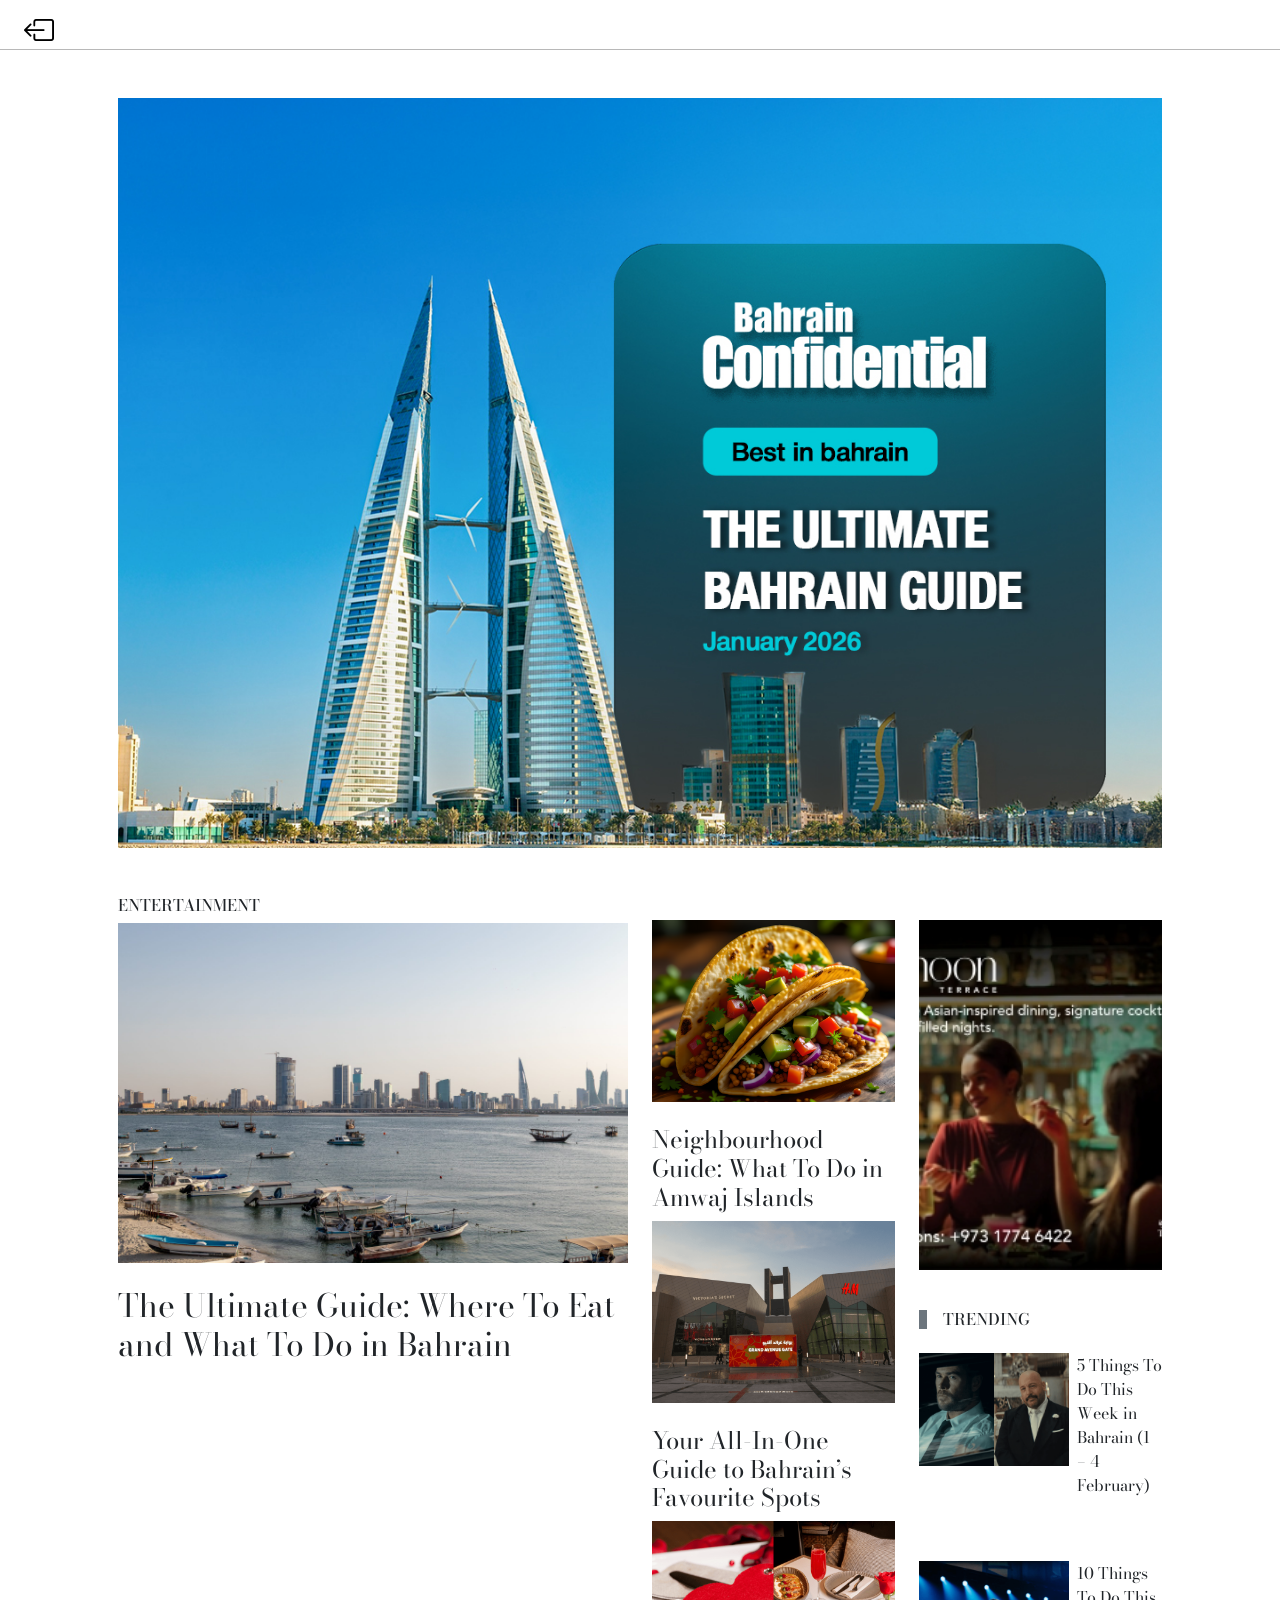
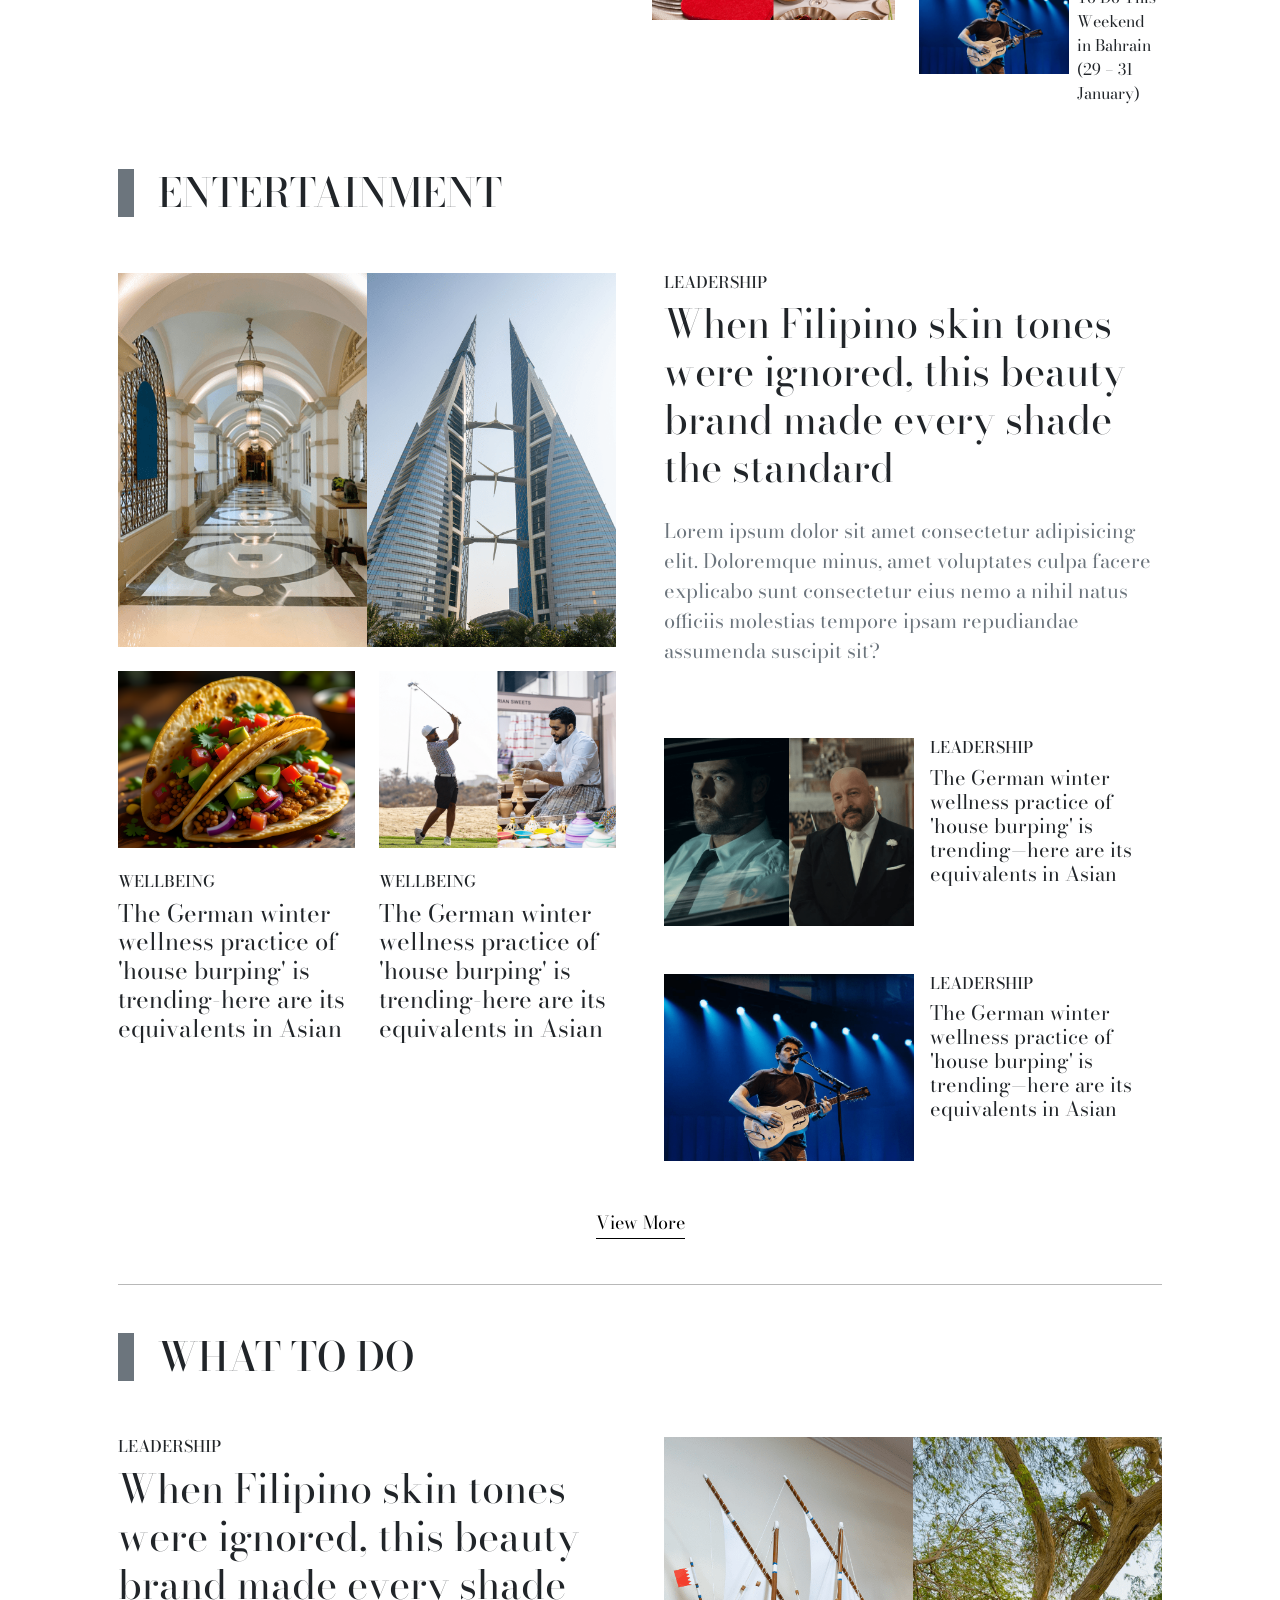
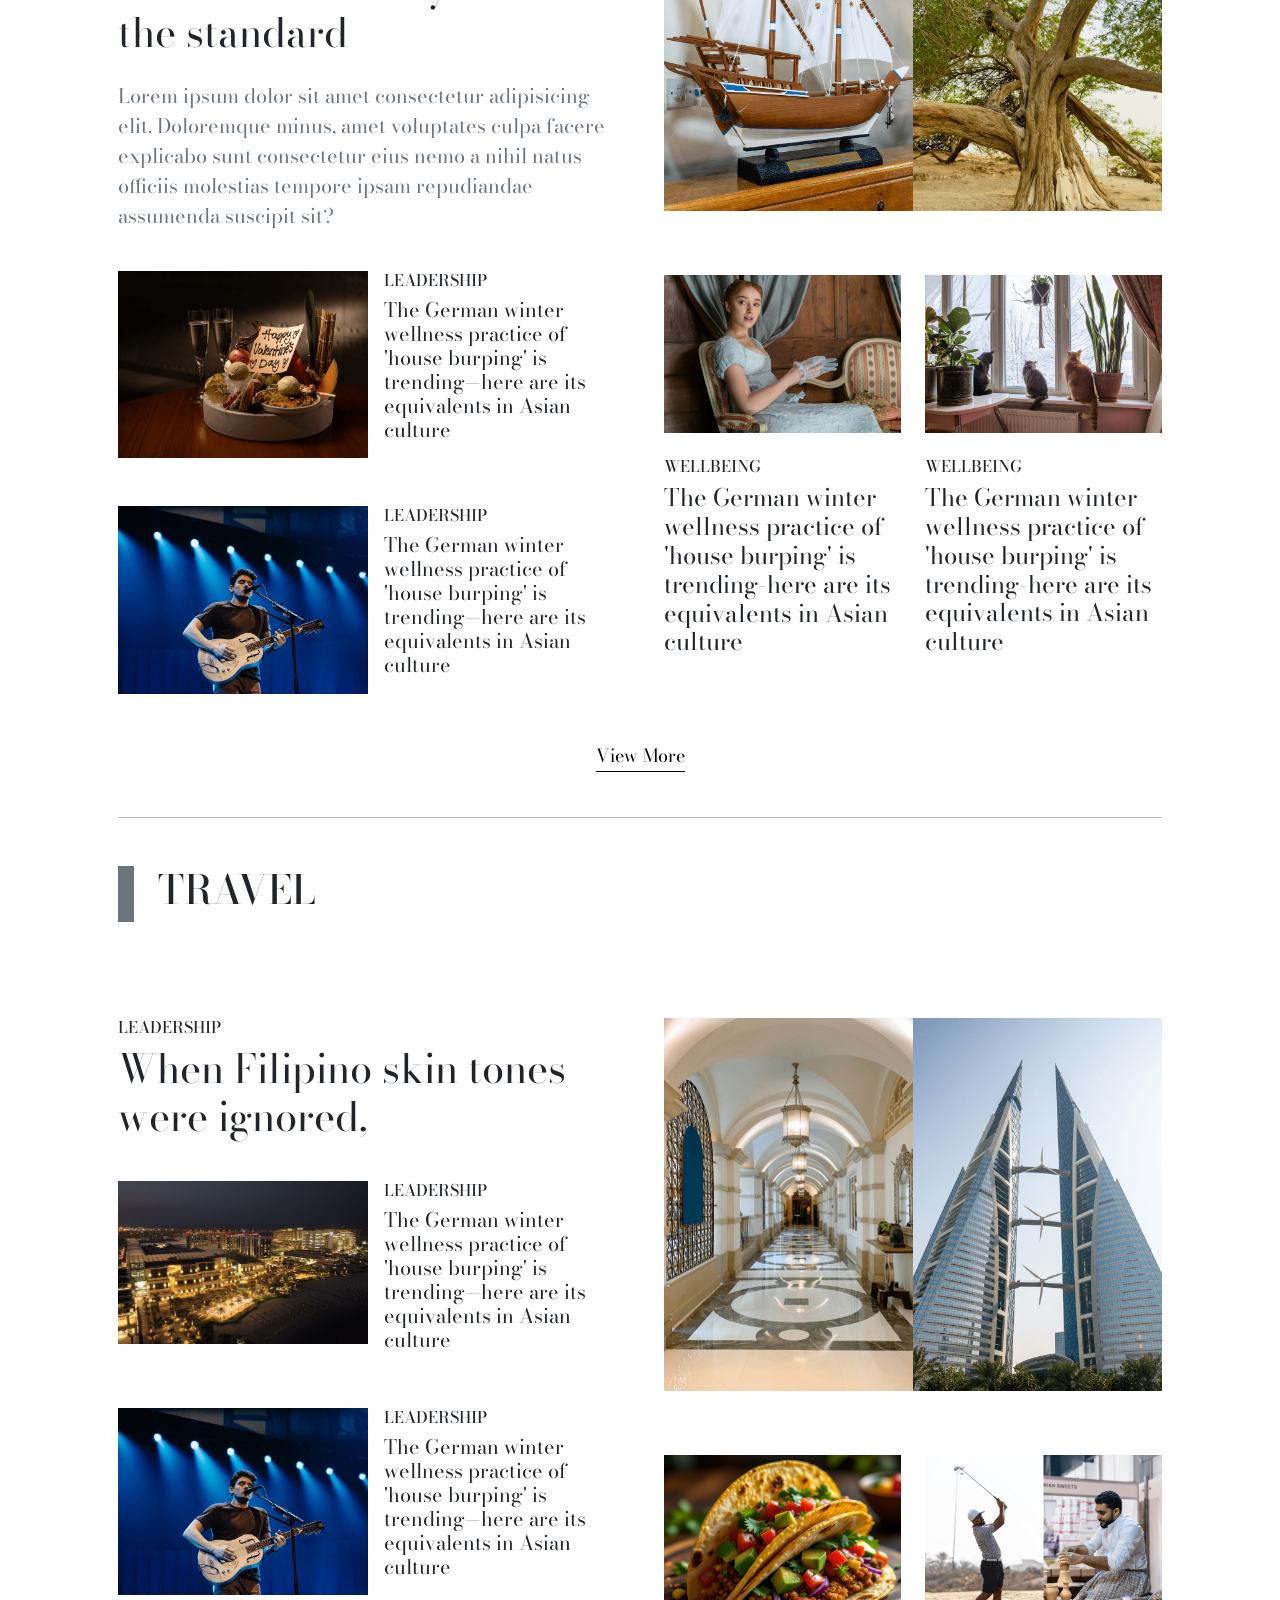
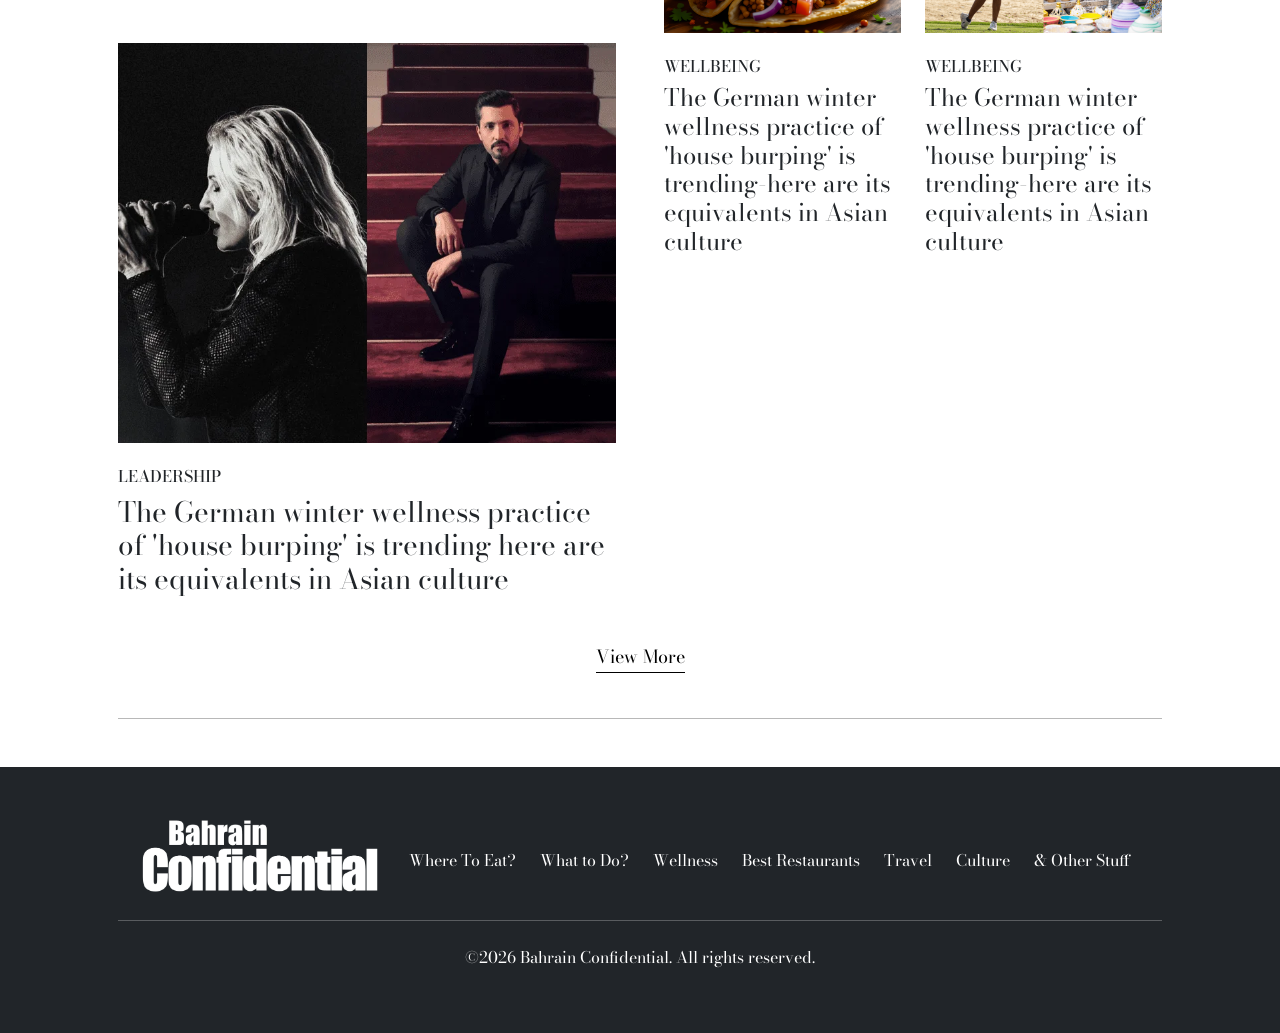
==== commit 21c7d919: "v5" ====
--- a/index.html
+++ b/index.html
@@ -15,8 +15,10 @@
     <!-- google fonts -->
     <link rel="preconnect" href="https://fonts.googleapis.com">
     <link rel="preconnect" href="https://fonts.gstatic.com" crossorigin>
-    <link href="https://fonts.googleapis.com/css2?family=Josefin+Sans:ital,wght@0,100..700;1,100..700&display=swap"
+    <link
+        href="https://fonts.googleapis.com/css2?family=Bodoni+Moda:ital,opsz,wght@0,6..96,400..900;1,6..96,400..900&family=Cormorant+Garamond:ital,wght@0,300..700;1,300..700&family=Lora:ital,wght@0,400..700;1,400..700&family=Merriweather:ital,opsz,wght@0,18..144,300..900;1,18..144,300..900&family=Montserrat:ital,wght@0,100..900;1,100..900&family=Nunito+Sans:ital,opsz,wght@0,6..12,200..1000;1,6..12,200..1000&family=Playfair+Display:ital,wght@0,400..900;1,400..900&family=Source+Serif+4:ital,opsz,wght@0,8..60,200..900;1,8..60,200..900&display=swap"
         rel="stylesheet">
+
 </head>
 
 <body>
@@ -70,7 +72,7 @@
 
                 <div class="col-lg-3 col-md-6 col-12 mt-5">
                     <div>
-                        <img class="img-fluid mb-4" src="./src/ad.jpg" alt="Hero image 2">
+                        <img class="img-fluid mb-4" src="./src/ad.jpg" alt="Hero image 2" style="height: 350px; width: 100%; object-fit: cover;">
                     </div>
                     <div class="d-flex mb-3 mt-3">
                         <div class="p-1 me-3 mb-2 bg-secondary"></div>
@@ -174,10 +176,10 @@
 
             </div>
             <div class="text-center mb-5">
-            <a href="" class="view-more">View More</a>
-        </div>
-        </div>
-    
+                <a href="" class="view-more">View More</a>
+            </div>
+        </div>
+
 
         <!-- section 3 -->
         <div class="sec-2 my-5 fade-in">
@@ -340,7 +342,7 @@
         <div class="container px-lg-5 px-3">
             <div class="row g-4 align-items-center px-3">
                 <div class="col-lg-3 col-md-6 col-12">
-                    <img src="./src/BC-Logo.webp" width="250"  alt="">
+                    <img src="./src/BC-Logo.webp" width="250" alt="">
                 </div>
                 <div class="col-lg-9 col-md-6 col-12 d-flex justify-content-center">
                     <ul class="list-unstyled d-flex flex-row gap-4 flex-wrap mt-4">
@@ -360,25 +362,25 @@
             </div>
         </div>
 
-    </div>
-
-    <!-- SCROLL ANIMATION -->
-    <script>
-        const observer = new IntersectionObserver(entries => {
-            entries.forEach(entry => {
-                if (entry.isIntersecting) {
-                    entry.target.classList.add('show');
-                }
-            });
-        }, { threshold: 0.15 });
-
-        document.querySelectorAll('.fade-in').forEach(el => observer.observe(el));
-    </script>
-
-    <!-- bootstrap js -->
-    <script src="https://cdn.jsdelivr.net/npm/bootstrap@5.3.8/dist/js/bootstrap.bundle.min.js"
-        integrity="sha384-FKyoEForCGlyvwx9Hj09JcYn3nv7wiPVlz7YYwJrWVcXK/BmnVDxM+D2scQbITxI"
-        crossorigin="anonymous"></script>
+        </div>
+
+        <!-- SCROLL ANIMATION -->
+        <script>
+            const observer = new IntersectionObserver(entries => {
+                entries.forEach(entry => {
+                    if (entry.isIntersecting) {
+                        entry.target.classList.add('show');
+                    }
+                });
+            }, { threshold: 0.15 });
+
+            document.querySelectorAll('.fade-in').forEach(el => observer.observe(el));
+        </script>
+
+        <!-- bootstrap js -->
+        <script src="https://cdn.jsdelivr.net/npm/bootstrap@5.3.8/dist/js/bootstrap.bundle.min.js"
+            integrity="sha384-FKyoEForCGlyvwx9Hj09JcYn3nv7wiPVlz7YYwJrWVcXK/BmnVDxM+D2scQbITxI"
+            crossorigin="anonymous"></script>
 </body>
 
 
--- a/style.css
+++ b/style.css
@@ -1,5 +1,5 @@
 * {
-    font-family: "Josefin Sans", sans-serif;
+font-family: "Bodoni Moda", serif;
 }
 
 .site-header {
@@ -30,7 +30,7 @@
 }
 
 .scroll-container {
-    max-height: 600px;
+    max-height: 700px;
     overflow-y: auto;
 
     scrollbar-width: none;
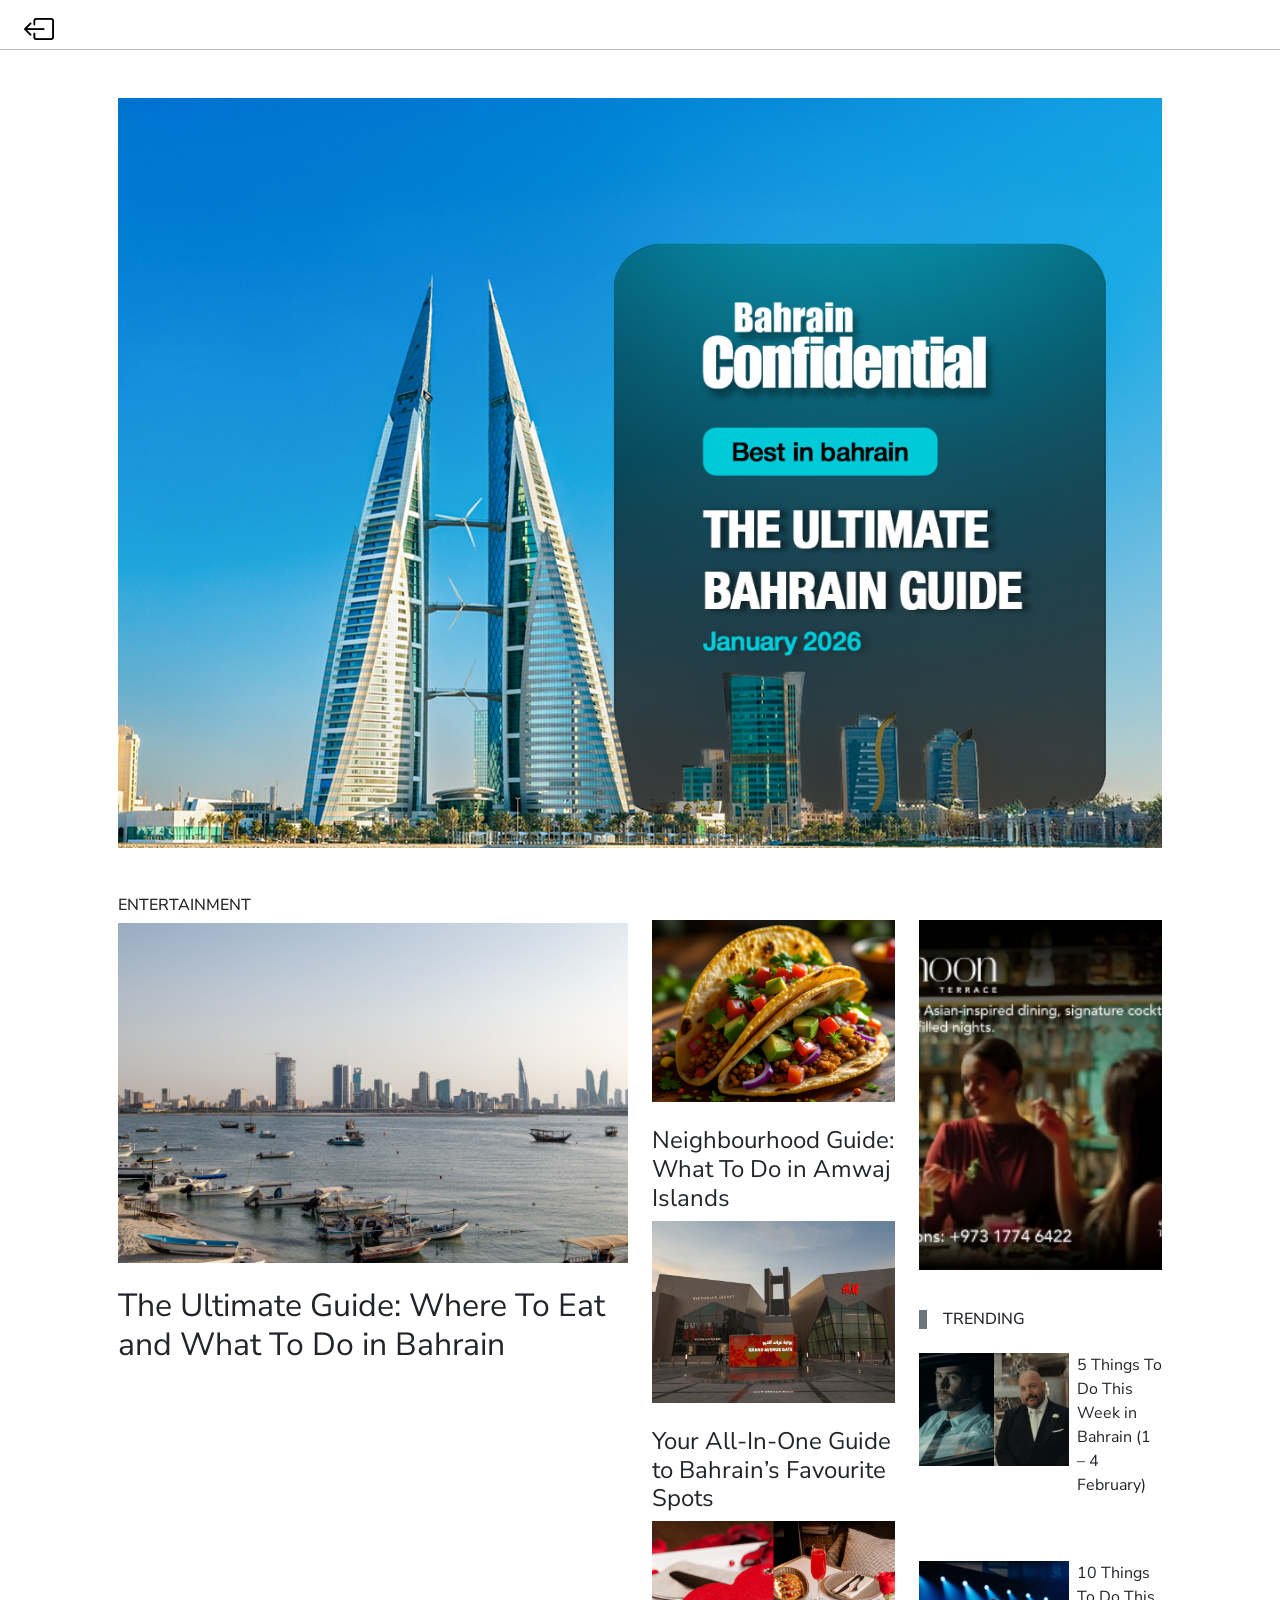
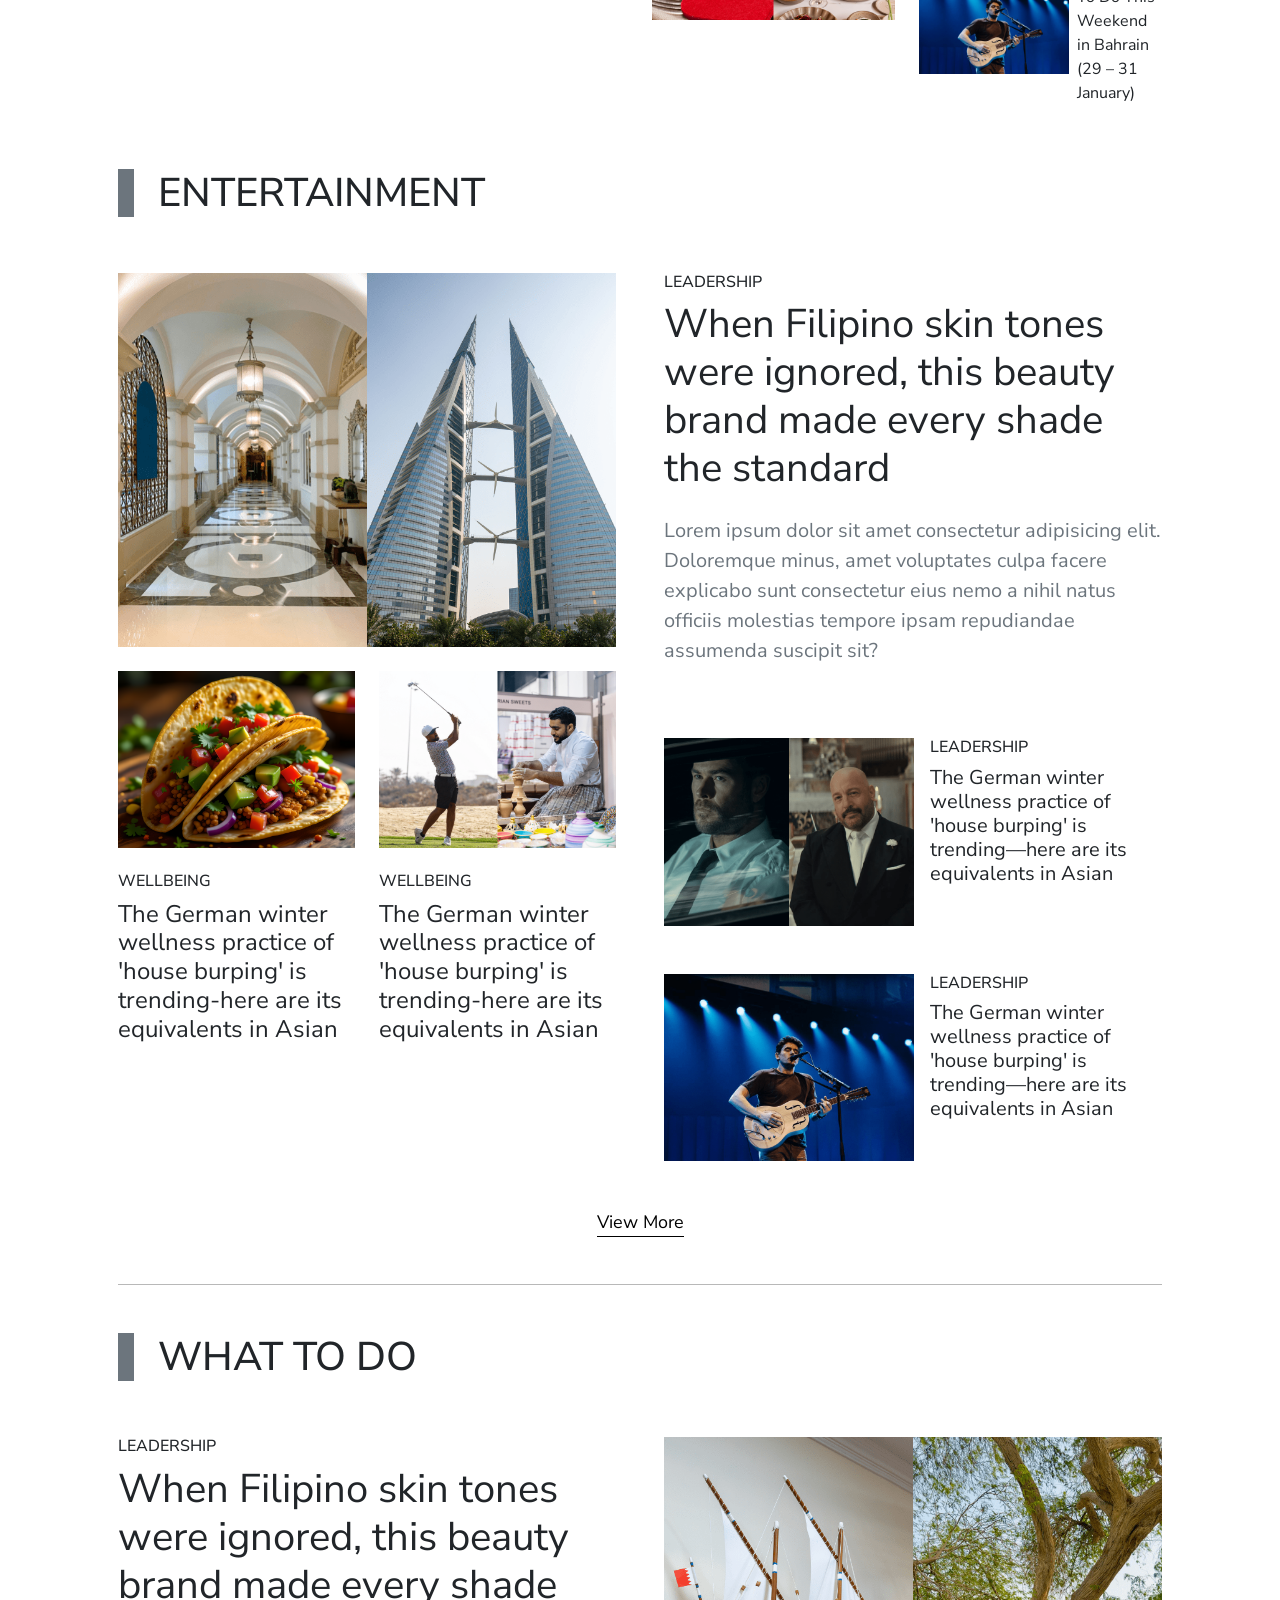
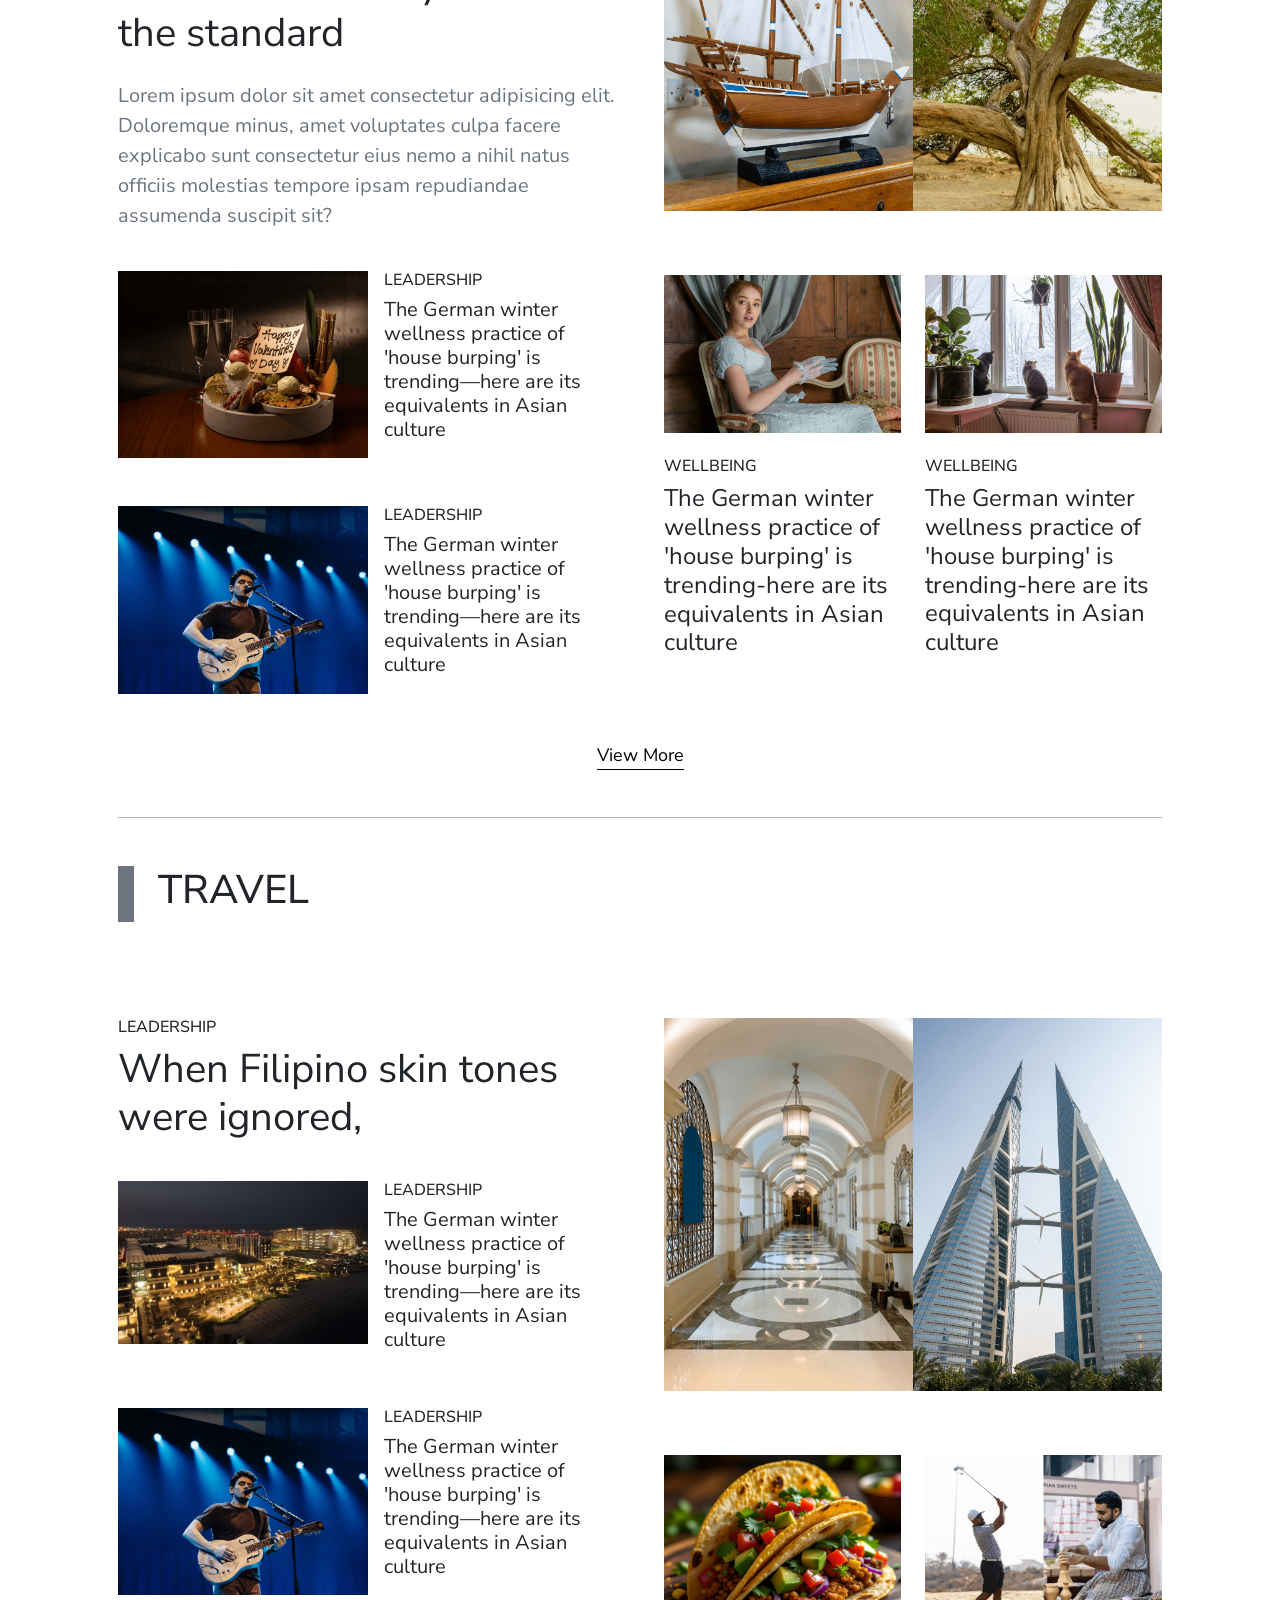
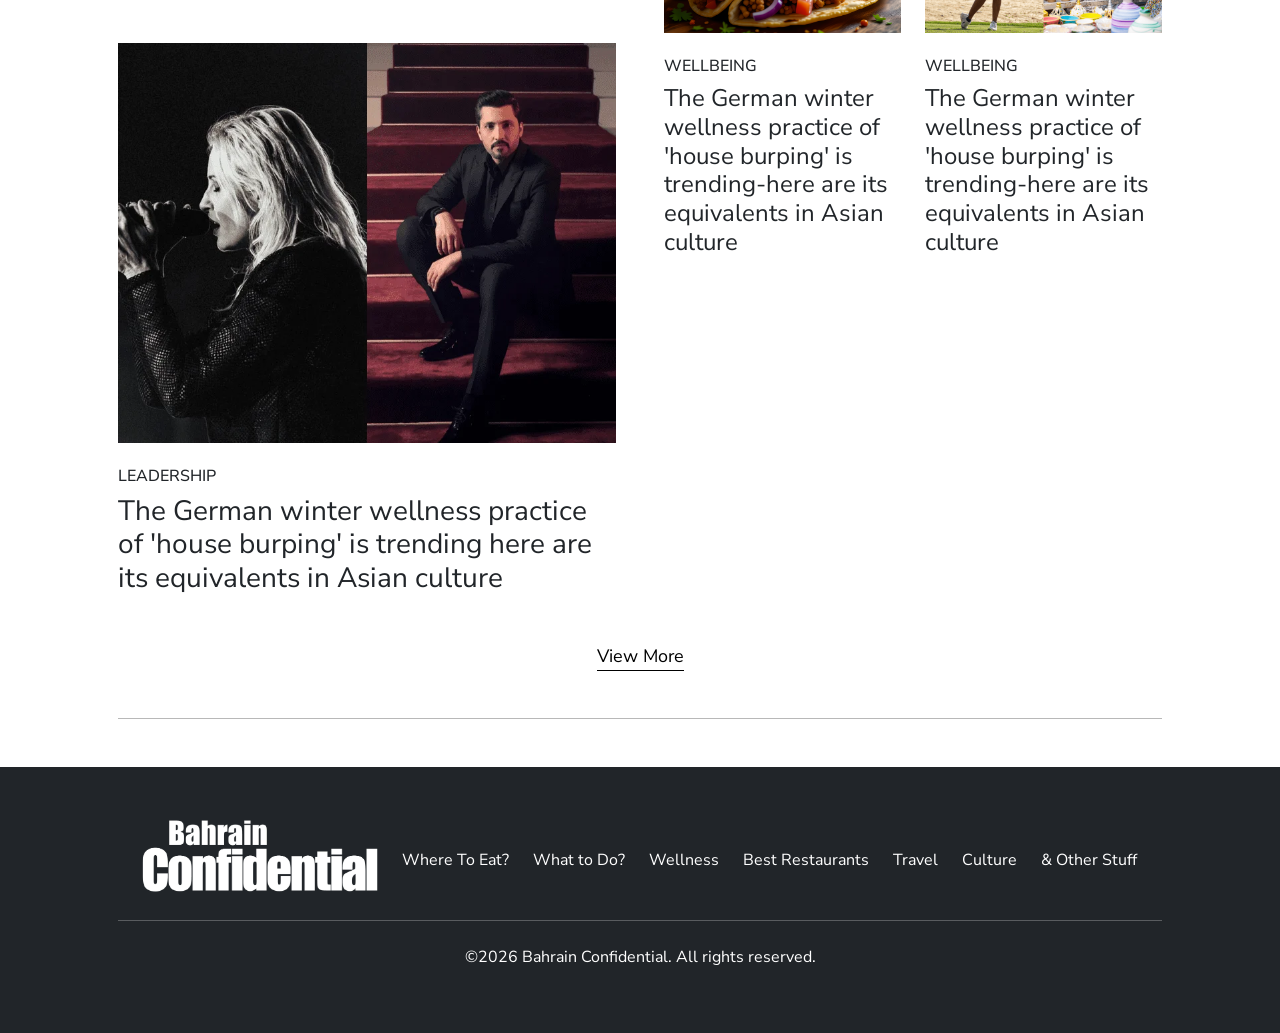
==== commit 9fc07639: "v2" ====
--- a/index.html
+++ b/index.html
@@ -15,9 +15,7 @@
     <!-- google fonts -->
     <link rel="preconnect" href="https://fonts.googleapis.com">
     <link rel="preconnect" href="https://fonts.gstatic.com" crossorigin>
-    <link
-        href="https://fonts.googleapis.com/css2?family=Bodoni+Moda:ital,opsz,wght@0,6..96,400..900;1,6..96,400..900&family=Cormorant+Garamond:ital,wght@0,300..700;1,300..700&family=Lora:ital,wght@0,400..700;1,400..700&family=Merriweather:ital,opsz,wght@0,18..144,300..900;1,18..144,300..900&family=Montserrat:ital,wght@0,100..900;1,100..900&family=Nunito+Sans:ital,opsz,wght@0,6..12,200..1000;1,6..12,200..1000&family=Playfair+Display:ital,wght@0,400..900;1,400..900&family=Source+Serif+4:ital,opsz,wght@0,8..60,200..900;1,8..60,200..900&display=swap"
-        rel="stylesheet">
+    <link href="https://fonts.googleapis.com/css2?family=Nunito+Sans:ital,opsz,wght@0,6..12,200..1000;1,6..12,200..1000&display=swap" rel="stylesheet">
 
 </head>
 
--- a/style.css
+++ b/style.css
@@ -1,5 +1,5 @@
 * {
-font-family: "Bodoni Moda", serif;
+    font-family: "Nunito Sans", sans-serif;
 }
 
 .site-header {
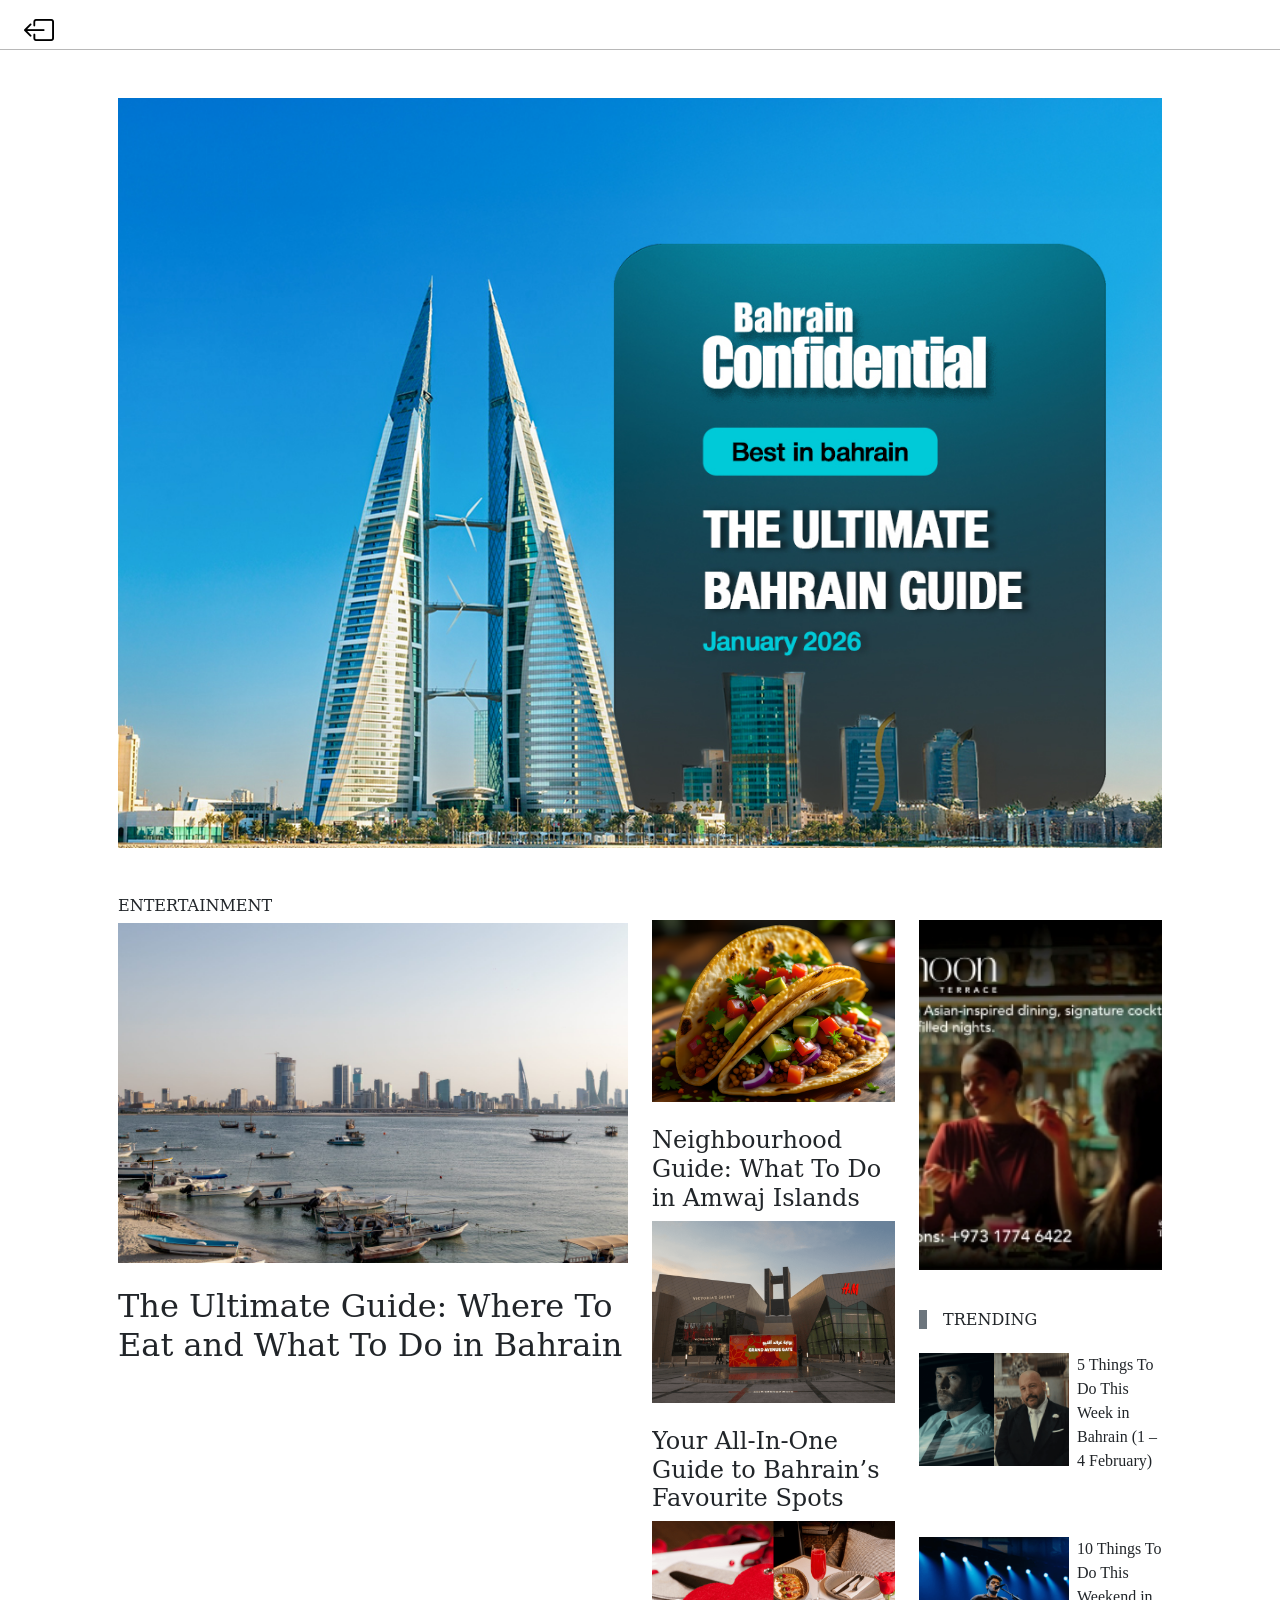
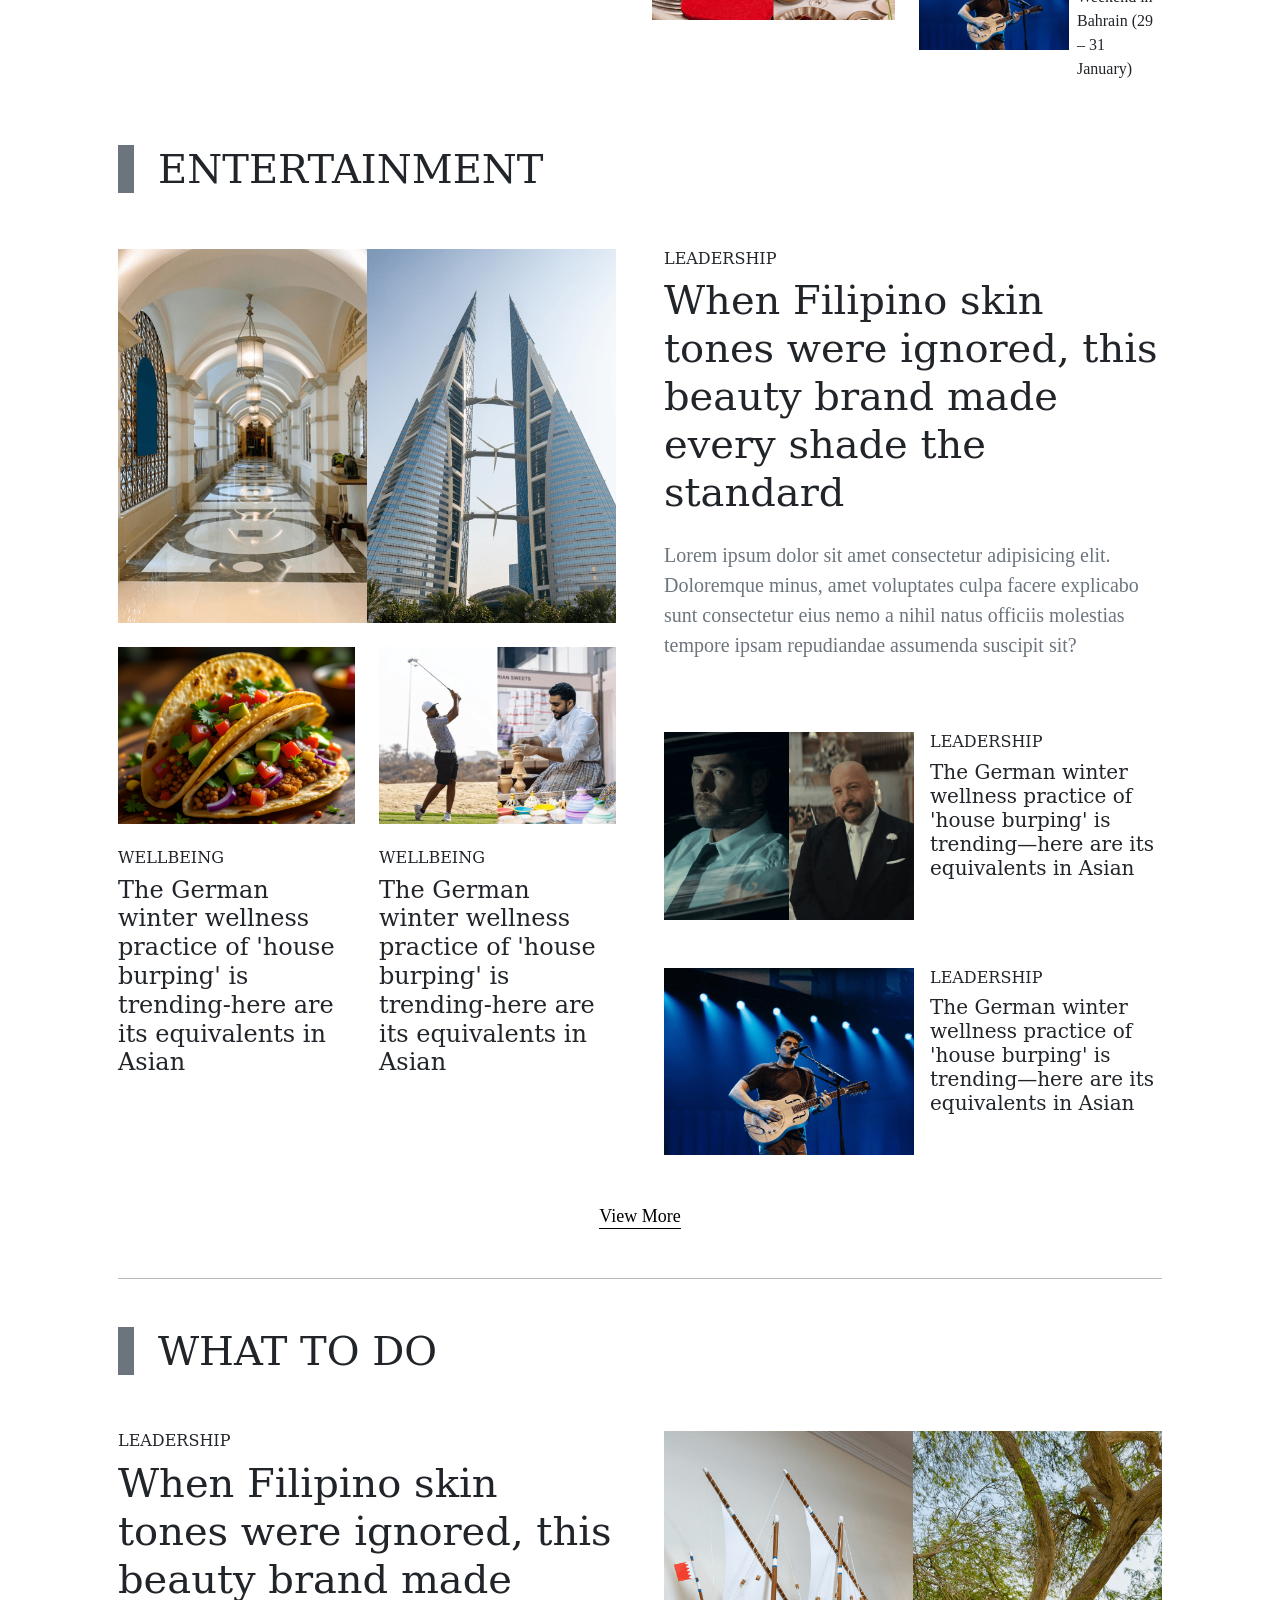
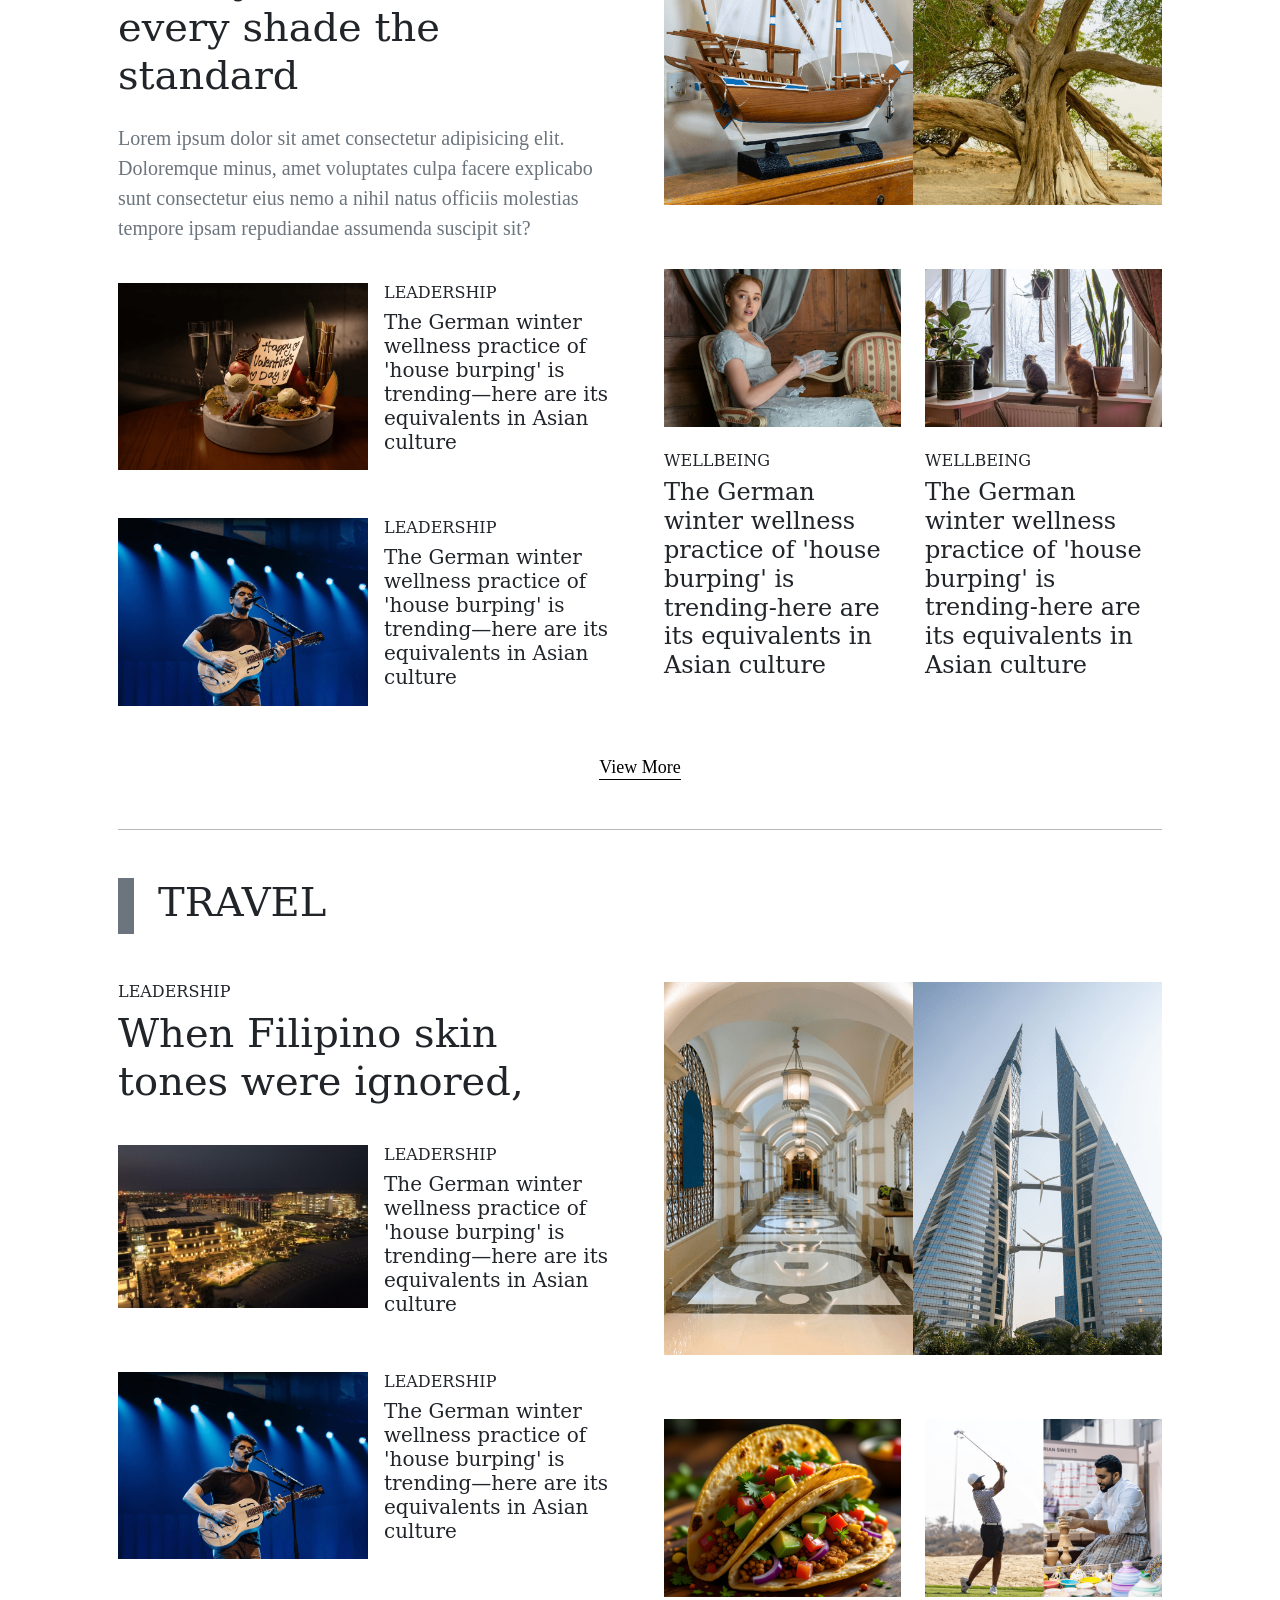
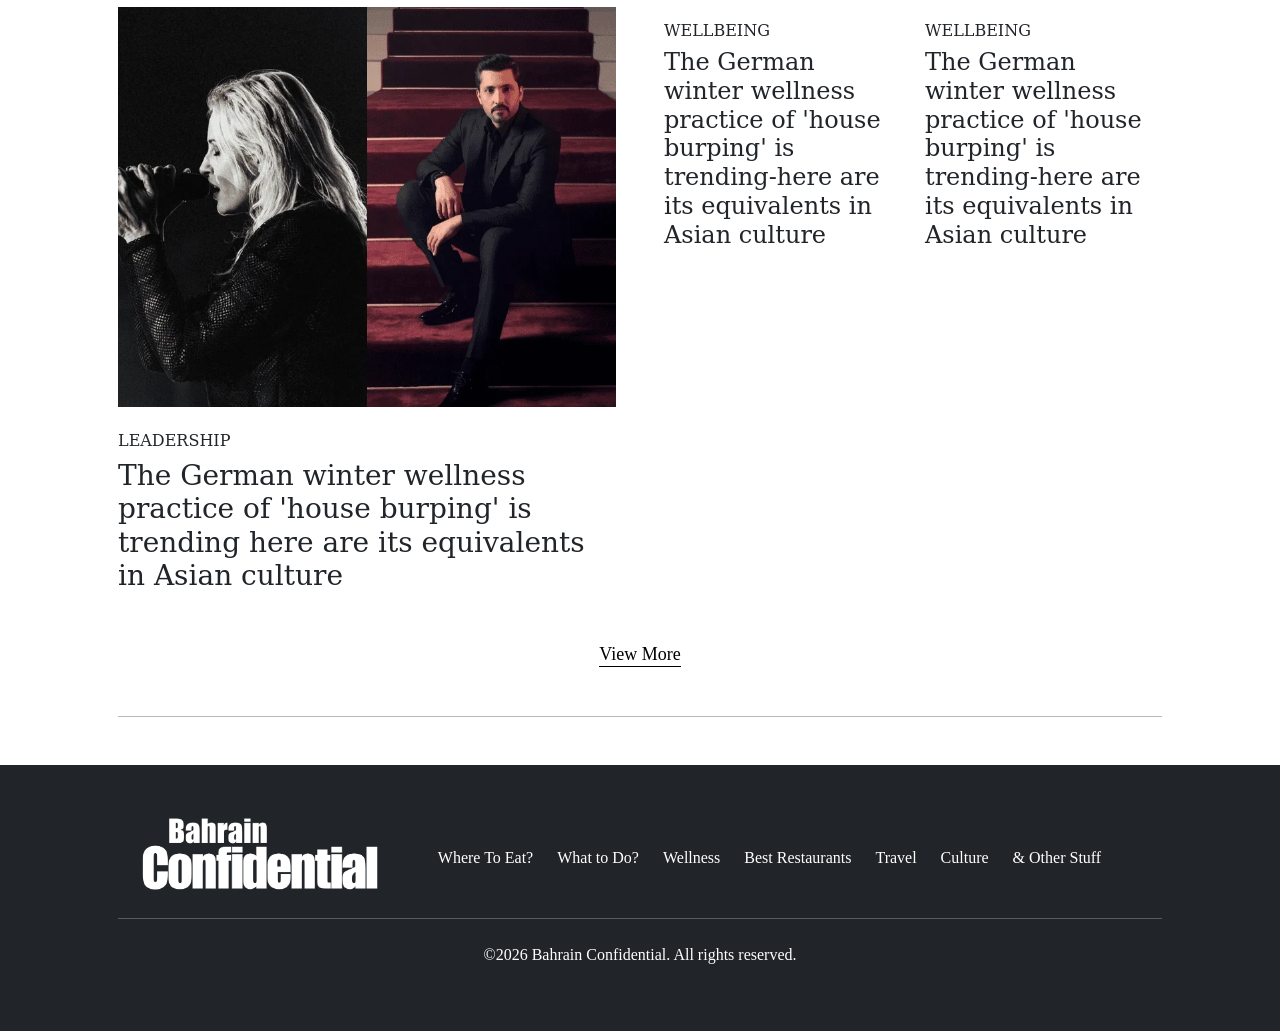
==== commit f1b7fee9: "v3" ====
--- a/index.html
+++ b/index.html
@@ -10,12 +10,15 @@
         integrity="sha384-sRIl4kxILFvY47J16cr9ZwB07vP4J8+LH7qKQnuqkuIAvNWLzeN8tE5YBujZqJLB" crossorigin="anonymous">
     <!-- boostrap icons -->
     <link href="https://cdn.jsdelivr.net/npm/bootstrap-icons/font/bootstrap-icons.css" rel="stylesheet">
+    <!-- Google Fonts -->
+    <link rel="preconnect" href="https://fonts.googleapis.com">
+    <link rel="preconnect" href="https://fonts.gstatic.com" crossorigin>
+    <link
+        href="https://fonts.googleapis.com/css2?family=Nunito+Sans:ital,opsz,wght@0,6..12,200..1000;1,6..12,200..1000&display=swap"
+        rel="stylesheet">
+
     <!-- css -->
     <link rel="stylesheet" href="./style.css">
-    <!-- google fonts -->
-    <link rel="preconnect" href="https://fonts.googleapis.com">
-    <link rel="preconnect" href="https://fonts.gstatic.com" crossorigin>
-    <link href="https://fonts.googleapis.com/css2?family=Nunito+Sans:ital,opsz,wght@0,6..12,200..1000;1,6..12,200..1000&display=swap" rel="stylesheet">
 
 </head>
 
@@ -70,7 +73,8 @@
 
                 <div class="col-lg-3 col-md-6 col-12 mt-5">
                     <div>
-                        <img class="img-fluid mb-4" src="./src/ad.jpg" alt="Hero image 2" style="height: 350px; width: 100%; object-fit: cover;">
+                        <img class="img-fluid mb-4" src="./src/ad.jpg" alt="Hero image 2"
+                            style="height: 350px; width: 100%; object-fit: cover;">
                     </div>
                     <div class="d-flex mb-3 mt-3">
                         <div class="p-1 me-3 mb-2 bg-secondary"></div>
@@ -265,7 +269,7 @@
                 <h1 class="fs-1">TRAVEL</h1>
             </div>
 
-            <div class="row g-5 align-items-start mt-3">
+            <div class="row g-5 align-items-start">
 
                 <div class="col-lg-6 col-md-12">
                     <h6>LEADERSHIP</h6>
--- a/style.css
+++ b/style.css
@@ -1,5 +1,26 @@
-* {
-    font-family: "Nunito Sans", sans-serif;
+:root {
+    --font-heading: "serif";
+    --font-body: "sans-serif";
+}
+
+body {
+    font-family: var(--font-body);
+}
+
+h1,
+h2,
+h3,
+h4,
+h5,
+h6,
+.h1,
+.h2,
+.h3,
+.h4,
+.h5,
+.h6 {
+    font-family: var(--font-heading);
+    font-weight: 500;
 }
 
 .site-header {
